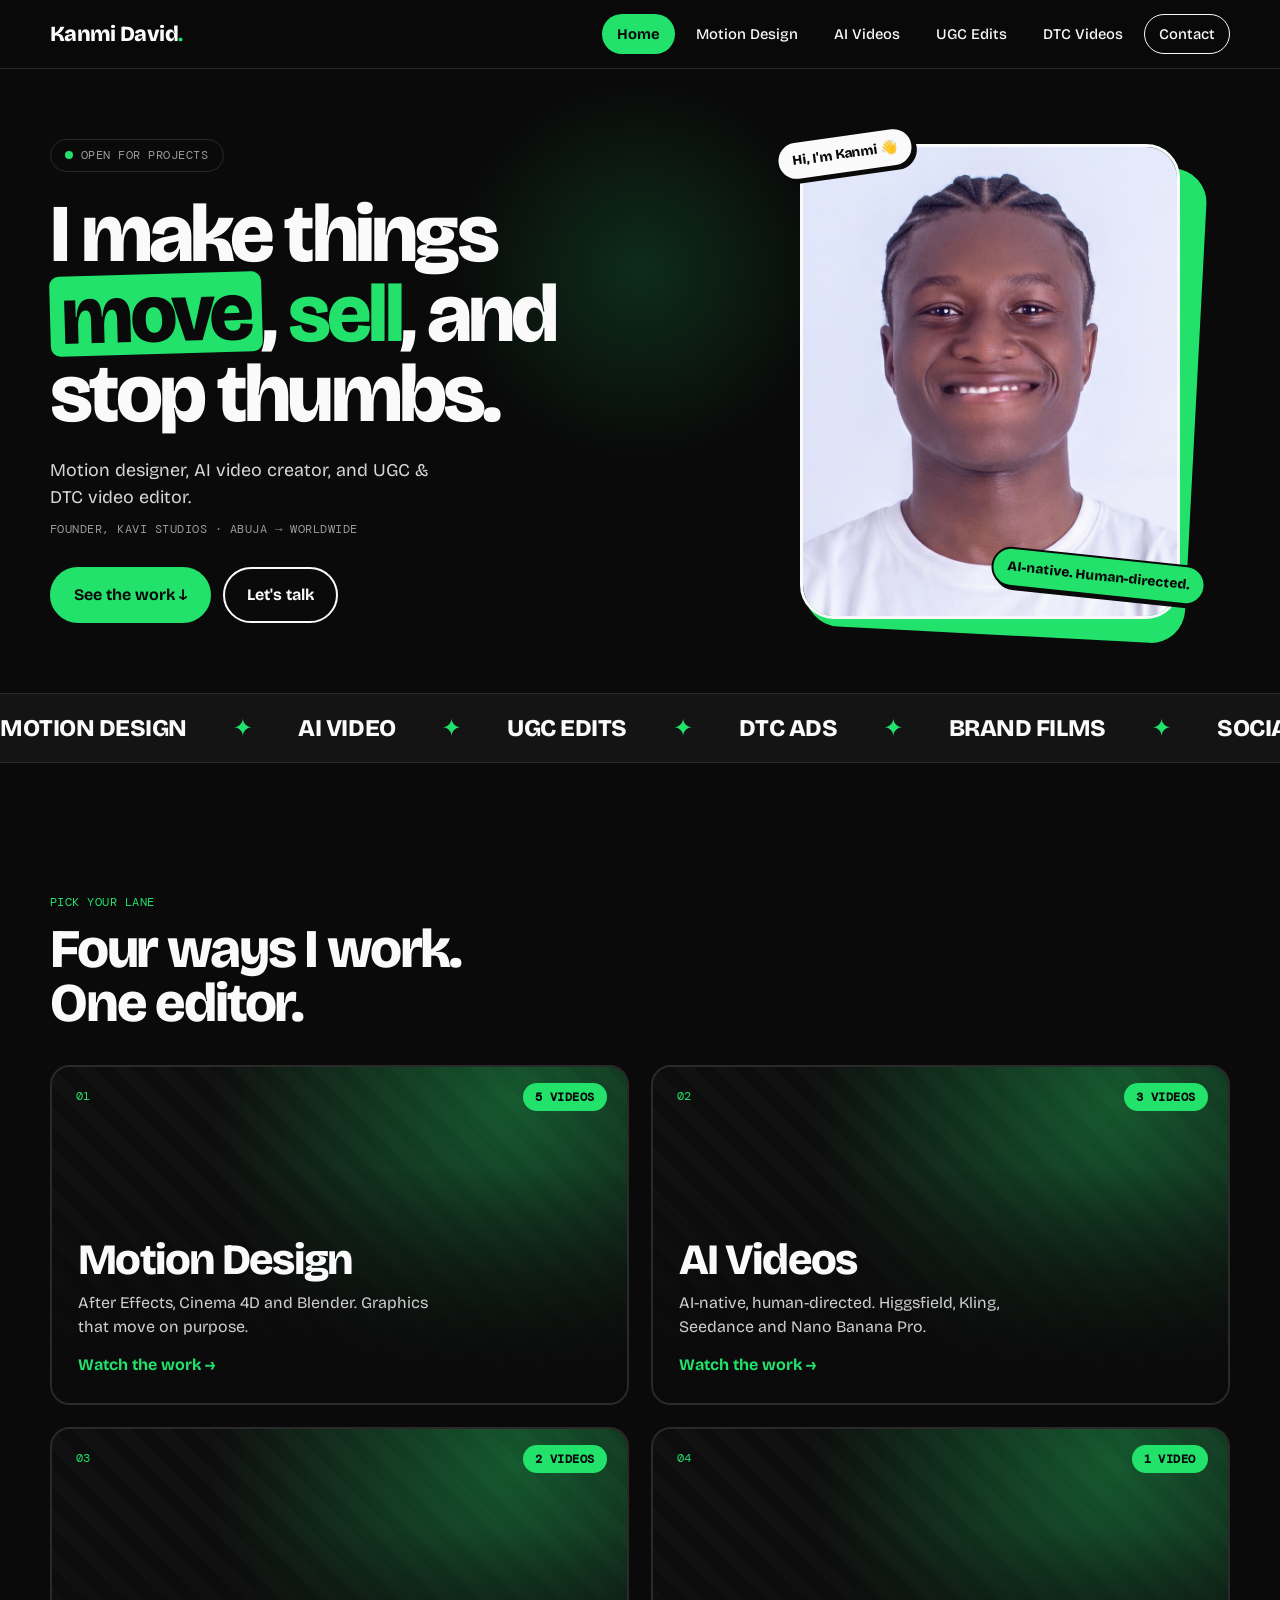
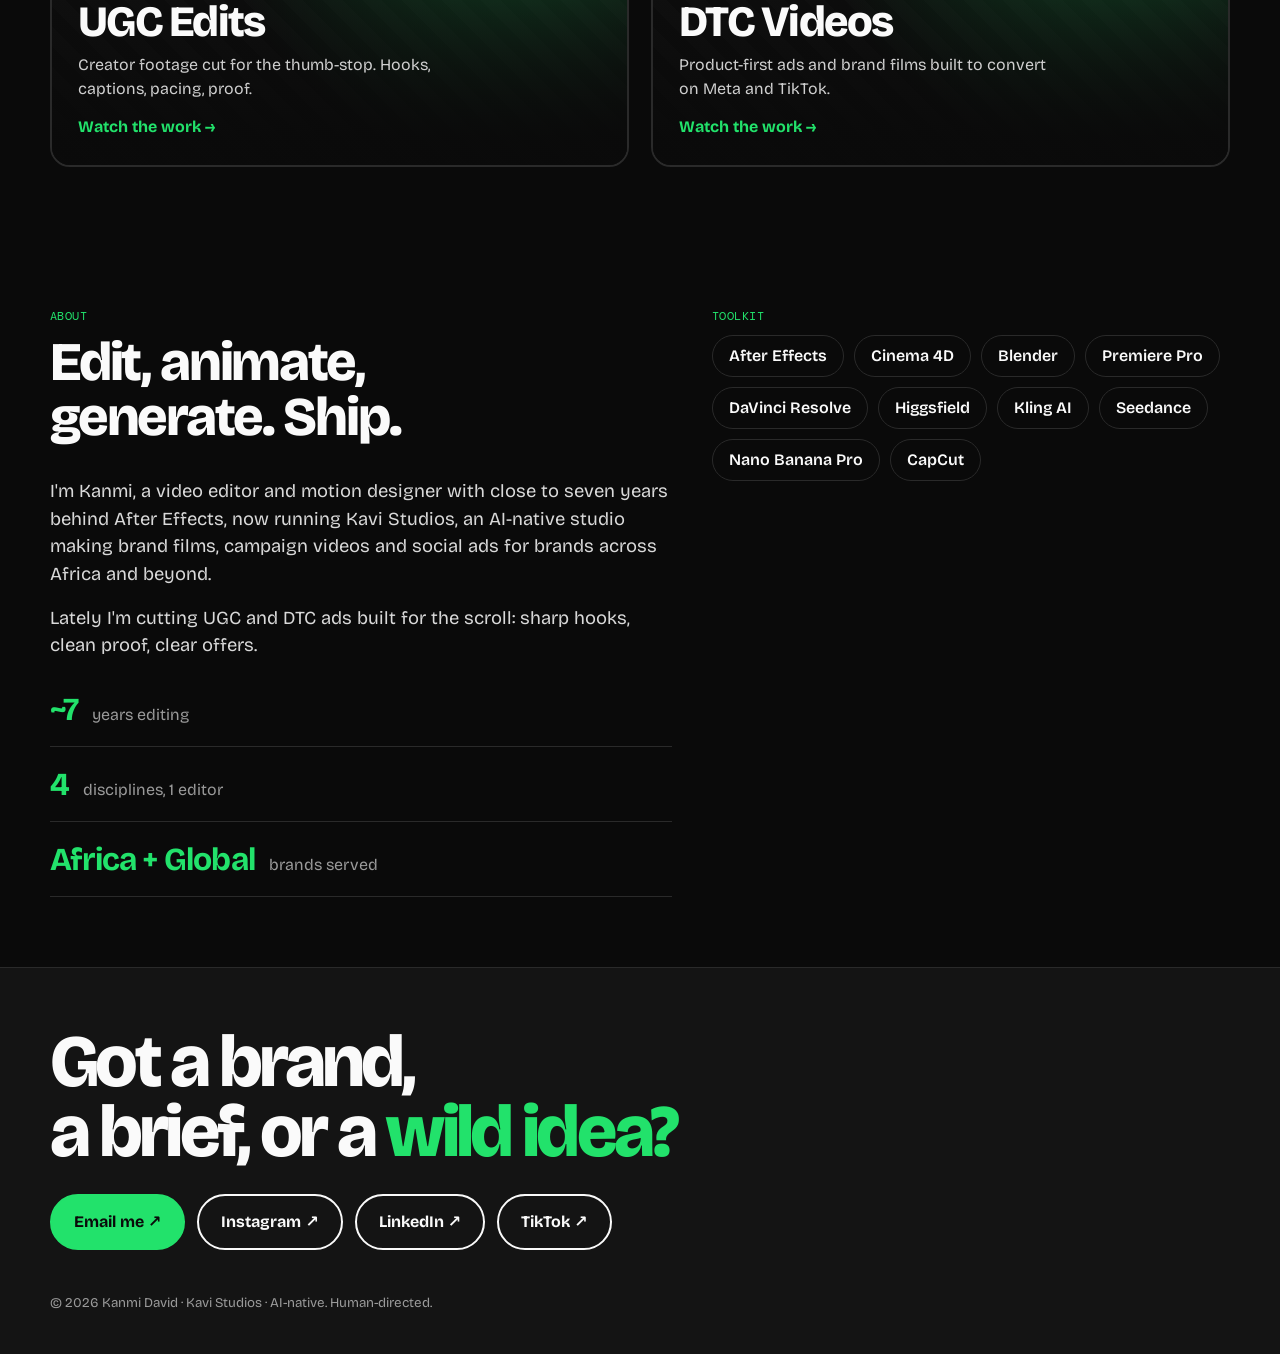
==== index.html @ f32cc700 "my first commit" ====
<!doctype html>
<html lang="en">
<head>
<meta charset="utf-8">
<meta name="viewport" content="width=device-width,initial-scale=1">
<title>Kanmi David | Motion Designer, AI Video Creator, UGC &amp; DTC Editor</title>
<meta name="description" content="Kanmi David is a motion designer, AI video creator and UGC/DTC video editor. Founder of Kavi Studios. Watch the work.">
<link rel="preconnect" href="https://fonts.googleapis.com">
<link rel="preconnect" href="https://fonts.gstatic.com" crossorigin>
<link href="https://fonts.googleapis.com/css2?family=Bricolage+Grotesque:opsz,wght@12..96,400;12..96,500;12..96,700;12..96,800&family=DM+Mono&display=swap" rel="stylesheet">
<link rel="stylesheet" href="style.css">
</head>
<body data-page="home">
<header class="nav" id="nav"></header>
<main>
  <section class="hero">
    <div class="wrap">
      <div>
        <div class="hello mono"><i></i> Open for projects</div>
        <h1>I make things <span class="hl">move</span>, <em>sell</em>, and stop thumbs.</h1>
        <p class="sub">Motion designer, AI video creator, and UGC &amp; DTC video editor.</p>
        <p class="studio mono">Founder, Kavi Studios · Abuja → Worldwide</p>
        <div class="cta-row">
          <a class="btn solid" href="#work">See the work ↓</a>
          <a class="btn" href="#contact">Let's talk</a>
        </div>
      </div>
      <div class="portrait">
        <span class="sticker a">Hi, I'm Kanmi 👋</span>
        <img src="assets/images/kanmi.jpg" alt="Kanmi David smiling, wearing a white tee">
        <span class="sticker b">AI-native. Human-directed.</span>
      </div>
    </div>
  </section>

  <div class="marquee"><div class="track" id="track"></div></div>

  <section class="wrap" style="padding-top:50px;padding-bottom:0">
    <div class="reel" id="reel"><video controls playsinline preload="metadata"></video></div>
  </section>

  <section id="work">
    <div class="wrap">
      <div class="eyebrow mono">Pick your lane</div>
      <h2 class="big">Four ways I work.<br>One editor.</h2>
      <div class="tiles" id="tiles"></div>
    </div>
  </section>

  <section>
    <div class="wrap about">
      <div>
        <div class="eyebrow mono">About</div>
        <h2 class="big">Edit, animate,<br>generate. Ship.</h2>
        <p>I'm Kanmi, a video editor and motion designer with close to seven years behind After Effects, now running Kavi Studios, an AI-native studio making brand films, campaign videos and social ads for brands across Africa and beyond.</p>
        <p>Lately I'm cutting UGC and DTC ads built for the scroll: sharp hooks, clean proof, clear offers.</p>
        <div class="stats" id="stats"></div>
      </div>
      <div>
        <div class="eyebrow mono">Toolkit</div>
        <div class="chips" id="tools"></div>
      </div>
    </div>
  </section>
</main>
<footer id="contact"></footer>
<div class="modal" id="modal"></div>
<script src="data.js"></script>
<script src="app.js"></script>
</body>
</html>
---- style.css ----
:root{
  --black:#0a0a0a;
  --ink:#141414;
  --white:#fafafa;
  --green:#22e26b;      /* swap to your exact Kavi green here */
  --dim:#9a9a9a;
  --line:#2a2a2a;
  --r:20px;
}
*{box-sizing:border-box;margin:0;padding:0}
html{scroll-behavior:smooth}
body{
  background:var(--black);color:var(--white);
  font-family:"Bricolage Grotesque",system-ui,sans-serif;
  line-height:1.5;overflow-x:hidden;
}
a{color:inherit;text-decoration:none}
img,video{display:block;max-width:100%}
.mono{font-family:"DM Mono",monospace;font-size:.78rem;letter-spacing:.04em;text-transform:uppercase}
.wrap{width:min(1180px,100% - 40px);margin-inline:auto}
::selection{background:var(--green);color:var(--black)}

/* cursor glow */
.glow{position:fixed;width:420px;height:420px;border-radius:50%;pointer-events:none;z-index:0;
  background:radial-gradient(circle,rgba(34,226,107,.16),transparent 65%);
  transform:translate(-50%,-50%);left:50%;top:30%;transition:left .25s ease-out,top .25s ease-out}
main,header,footer{position:relative;z-index:1}

/* nav */
.nav{position:sticky;top:0;z-index:50;background:rgba(10,10,10,.82);backdrop-filter:blur(12px);border-bottom:1px solid var(--line)}
.nav .wrap{display:flex;align-items:center;justify-content:space-between;gap:16px;padding:14px 0;min-width:0}
.logo{font-weight:800;font-size:1.35rem;letter-spacing:-.03em}
.logo b{color:var(--green)}
.nav ul{display:flex;gap:6px;list-style:none;overflow-x:auto;scrollbar-width:none;min-width:0;max-width:100%;overscroll-behavior-x:contain;-webkit-overflow-scrolling:touch}
.nav li{flex:0 0 auto}
.nav ul::-webkit-scrollbar{display:none}
.nav li a{display:block;padding:8px 14px;border-radius:99px;font-size:.92rem;font-weight:500;white-space:nowrap;border:1px solid transparent;transition:.18s}
.nav li a:hover{border-color:var(--line)}
.nav li a.on{background:var(--green);color:var(--black);font-weight:700}
.nav li a.cta{border-color:var(--white)}
.nav li a.cta:hover{background:var(--white);color:var(--black)}

/* hero */
.hero{padding:70px 0 40px}
.hero .wrap{display:grid;grid-template-columns:1.35fr 1fr;gap:50px;align-items:center}
.hello{display:inline-flex;gap:8px;align-items:center;border:1px solid var(--line);padding:6px 14px;border-radius:99px;margin-bottom:22px;color:var(--dim)}
.hello i{width:8px;height:8px;border-radius:50%;background:var(--green);animation:pulse 1.6s infinite}
@keyframes pulse{50%{opacity:.25;transform:scale(.7)}}
.hero h1{font-size:clamp(2.6rem,6.4vw,5.4rem);line-height:.98;letter-spacing:-.045em;font-weight:800}
.hero h1 em{font-style:normal;color:var(--green)}
.hero h1 span.hl{background:var(--green);color:var(--black);padding:0 .14em;border-radius:.12em;display:inline-block;transform:rotate(-1.6deg)}
.hero p.sub{margin-top:22px;font-size:1.12rem;color:#d6d6d6;max-width:34ch}
.hero .studio{margin-top:10px;color:var(--dim)}
.cta-row{display:flex;gap:12px;flex-wrap:wrap;margin-top:28px}
.btn{display:inline-flex;align-items:center;gap:8px;padding:14px 22px;border-radius:99px;font-weight:700;border:2px solid var(--white);transition:.18s;cursor:pointer;background:transparent;color:var(--white);font-family:inherit;font-size:1rem}
.btn:hover{transform:translate(-3px,-3px);box-shadow:5px 5px 0 var(--green)}
.btn.solid{background:var(--green);border-color:var(--green);color:var(--black)}
.btn.solid:hover{box-shadow:5px 5px 0 var(--white)}
.portrait{position:relative;justify-self:center;width:min(380px,82%)}
.portrait::before{content:"";position:absolute;inset:0;background:var(--green);border-radius:34px;transform:translate(16px,16px) rotate(3deg)}
.portrait img{position:relative;width:100%;aspect-ratio:4/5;object-fit:cover;object-position:50% 20%;border-radius:34px;border:3px solid var(--white)}
.sticker{position:absolute;z-index:2;background:var(--white);color:var(--black);font-weight:800;padding:8px 14px;border-radius:99px;font-size:.85rem;border:2px solid var(--black);box-shadow:3px 3px 0 var(--black)}
.sticker.a{top:-10px;left:-24px;transform:rotate(-8deg)}
.sticker.b{bottom:22px;right:-26px;transform:rotate(6deg);background:var(--green)}

/* marquee */
.marquee{border-block:1px solid var(--line);overflow:hidden;padding:16px 0;margin:30px 0 10px;background:var(--ink)}
.marquee .track{display:flex;gap:46px;width:max-content;animation:slide 26s linear infinite;font-weight:800;font-size:1.5rem;letter-spacing:-.02em;text-transform:uppercase}
.marquee .track span:nth-child(even){color:var(--green)}
@keyframes slide{to{transform:translateX(-50%)}}

/* sections */
section{padding:70px 0}
.eyebrow{color:var(--green);margin-bottom:10px}
h2.big{font-size:clamp(2rem,4.5vw,3.4rem);letter-spacing:-.04em;line-height:1;font-weight:800;margin-bottom:34px}

/* reel */
.reel{border:2px solid var(--white);border-radius:var(--r);overflow:hidden;background:#000;display:none}
.reel.ok{display:block}
.reel video{width:100%;aspect-ratio:16/9;object-fit:cover}

/* category tiles */
.tiles{display:grid;grid-template-columns:repeat(2,1fr);gap:22px}
.tile{position:relative;border:2px solid var(--line);border-radius:var(--r);overflow:hidden;min-height:340px;display:flex;flex-direction:column;justify-content:flex-end;padding:26px;background:var(--ink);transition:.2s}
.tile:hover{border-color:var(--green);transform:translate(-4px,-4px);box-shadow:8px 8px 0 var(--green)}
.tile .bg{position:absolute;inset:0;background:radial-gradient(circle at 80% 10%,rgba(34,226,107,.35),transparent 55%),repeating-linear-gradient(45deg,#111 0 14px,#0d0d0d 14px 28px)}
.tile video{position:absolute;inset:0;width:100%;height:100%;object-fit:cover;opacity:.55;transition:.3s}
.tile:hover video{opacity:.8}
.tile::after{content:"";position:absolute;inset:0;background:linear-gradient(to top,rgba(10,10,10,.95) 8%,transparent 70%)}
.tile>*:not(.bg):not(video){position:relative;z-index:2}
.tile .num{position:absolute!important;top:20px;left:24px;color:var(--green)}
.tile .count{position:absolute!important;top:16px;right:20px;background:var(--green);color:var(--black);padding:5px 12px;border-radius:99px;font-weight:700}
.tile h3{font-size:clamp(1.9rem,3.4vw,2.7rem);letter-spacing:-.04em;line-height:1;font-weight:800}
.tile p{color:#cfcfcf;margin-top:8px;max-width:38ch}
.tile .go{margin-top:14px;font-weight:700;color:var(--green)}

/* about strip */
.about{display:grid;grid-template-columns:1.2fr 1fr;gap:40px;align-items:start}
.about p{font-size:1.15rem;color:#d9d9d9;margin-bottom:16px;max-width:52ch}
.chips{display:flex;flex-wrap:wrap;gap:10px}
.chip{border:1.5px solid var(--line);padding:8px 16px;border-radius:99px;font-weight:600;transition:.15s}
.chip:hover{background:var(--green);color:var(--black);border-color:var(--green);transform:rotate(-2deg)}
.stats{display:grid;gap:14px;margin-top:26px}
.stat{display:flex;align-items:baseline;gap:14px;border-bottom:1px solid var(--line);padding-bottom:12px}
.stat b{font-size:2rem;letter-spacing:-.03em;color:var(--green)}
.stat span{color:var(--dim)}

/* category page */
.page-head{padding:60px 0 20px}
.page-head .num{color:var(--green)}
.page-head h1{font-size:clamp(2.6rem,7vw,5.6rem);letter-spacing:-.05em;line-height:.95;font-weight:800;margin:10px 0 14px}
.page-head p{font-size:1.15rem;color:#d0d0d0;max-width:48ch}
.grid{display:grid;grid-template-columns:repeat(auto-fill,minmax(290px,1fr));gap:24px;align-items:start;padding-bottom:60px}
.card{cursor:pointer;border:2px solid var(--line);border-radius:var(--r);overflow:hidden;background:var(--ink);transition:.2s;text-align:left;color:inherit;font-family:inherit;width:100%}
.card:hover{border-color:var(--green);transform:translate(-4px,-4px);box-shadow:7px 7px 0 var(--green)}
.thumb{position:relative;background:#000;overflow:hidden}
.thumb video,.thumb img{width:100%;height:100%;object-fit:cover}
.thumb .play{position:absolute;inset:auto 14px 14px auto;width:46px;height:46px;border-radius:50%;background:var(--green);color:var(--black);display:grid;place-items:center;font-size:1rem;transition:.2s;z-index:2}
.card:hover .play{transform:scale(1.15)}
.ph{position:absolute;inset:0;display:none;place-items:center;text-align:center;padding:16px;color:var(--dim);background:repeating-linear-gradient(45deg,#101010 0 12px,#0b0b0b 12px 24px)}
.thumb.missing .ph{display:grid}
.thumb.missing video{display:none}
.card .meta{padding:16px 18px 18px}
.card h3{font-size:1.25rem;letter-spacing:-.02em;line-height:1.15}
.card .sub{color:var(--dim);margin-top:6px;font-size:.9rem}
.empty{padding:60px 0;color:var(--dim)}

/* more-from-other-pages strip */
.other{border-top:1px solid var(--line);padding:50px 0 70px}
.other .row{display:flex;flex-wrap:wrap;gap:12px;margin-top:16px}

/* modal */
.modal{position:fixed;inset:0;z-index:100;background:rgba(0,0,0,.88);backdrop-filter:blur(8px);display:none;align-items:center;justify-content:center;padding:20px}
.modal.open{display:flex}
.sheet{width:min(1100px,100%);max-height:94vh;overflow:auto;background:var(--ink);border:2px solid var(--white);border-radius:24px;display:grid;grid-template-columns:1.5fr 1fr;box-shadow:10px 10px 0 var(--green)}
.sheet.tall{grid-template-columns:auto 1fr}
.player{background:#000;display:grid;place-items:center;min-height:300px}
.player video{max-height:84vh;width:100%;background:#000}
.sheet.tall .player video{height:84vh;width:auto;max-width:100%}
.info{padding:30px;display:flex;flex-direction:column;gap:14px;min-width:280px}
.info h2{font-size:2rem;letter-spacing:-.04em;line-height:1}
.info dl{display:grid;grid-template-columns:auto 1fr;gap:6px 16px;font-size:.95rem}
.info dt{color:var(--dim)}
.info p{color:#d8d8d8}
.info .how{color:var(--green)}
.modal-bar{display:flex;gap:10px;margin-top:auto;padding-top:10px}
.sq{width:44px;height:44px;border-radius:50%;border:2px solid var(--white);background:transparent;color:var(--white);font-size:1.1rem;cursor:pointer;transition:.15s}
.sq:hover{background:var(--green);color:var(--black);border-color:var(--green)}
.close{margin-left:auto}

/* footer */
footer{border-top:1px solid var(--line);padding:60px 0 40px;background:var(--ink)}
footer .big{font-size:clamp(2.2rem,6vw,4.6rem);letter-spacing:-.05em;line-height:.95;font-weight:800}
footer .big em{font-style:normal;color:var(--green)}
footer .row{display:flex;flex-wrap:wrap;gap:12px;margin:26px 0 40px}
footer small{color:var(--dim)}

@media(max-width:860px){
  .hero .wrap,.about{grid-template-columns:1fr}
  .portrait{order:-1;width:min(300px,76%);margin-bottom:10px}
  .tiles{grid-template-columns:1fr}
  .sheet,.sheet.tall{grid-template-columns:1fr}
  .sheet.tall .player video{height:auto;max-height:62vh;width:100%}
  .nav .wrap{flex-direction:column;align-items:stretch;gap:8px}
  .nav ul{width:100%}
}
@media(prefers-reduced-motion:reduce){.marquee .track,.hello i{animation:none}}
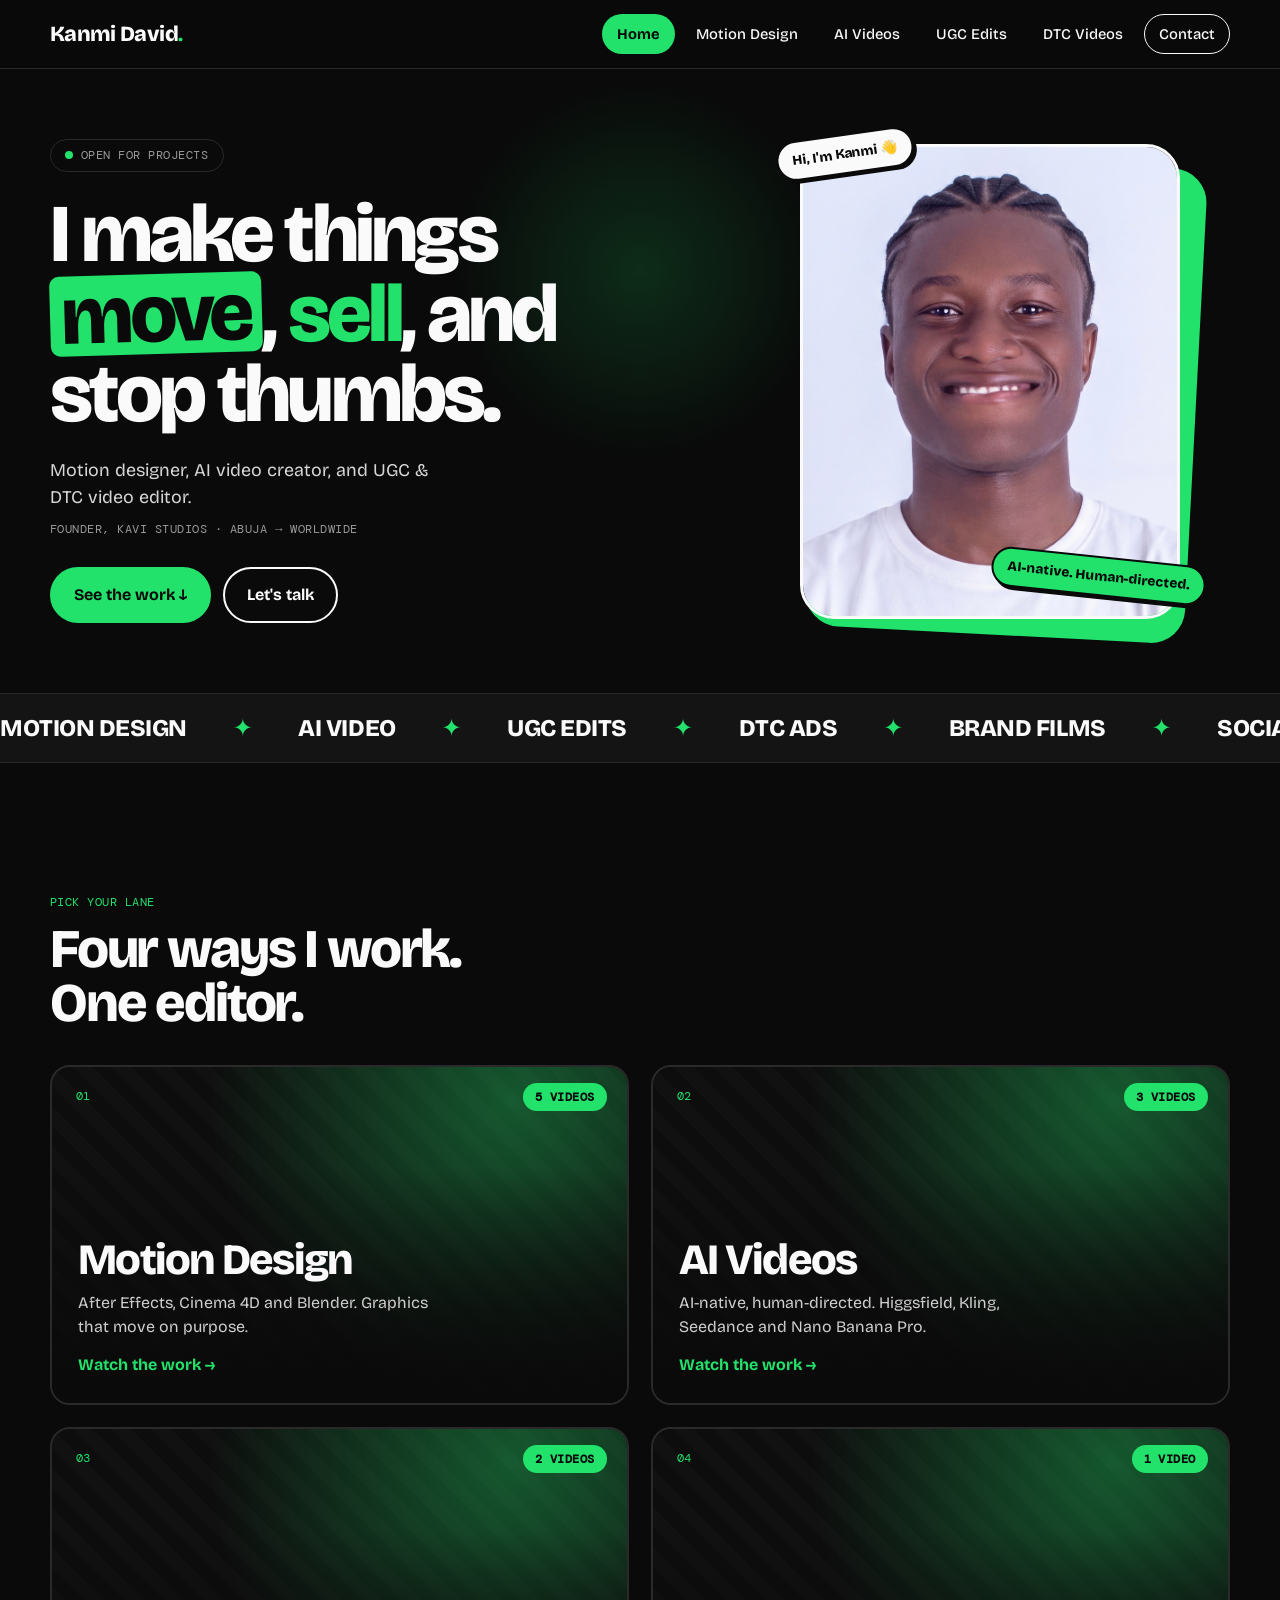
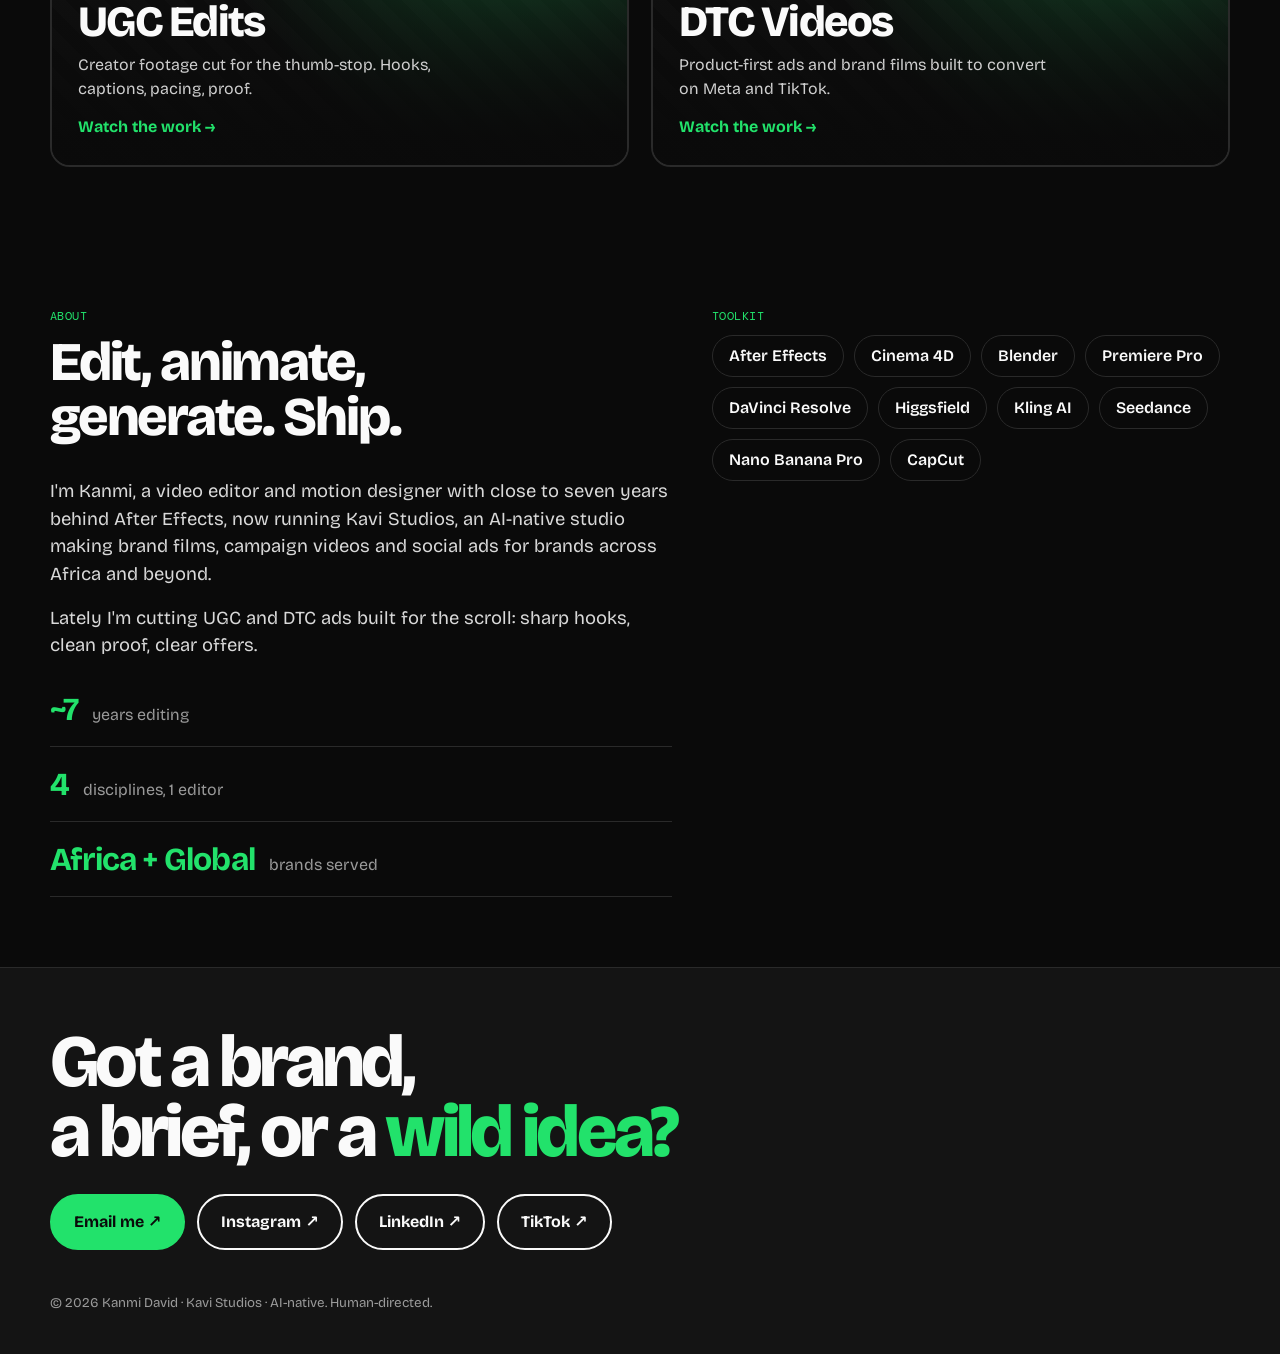
==== commit e8380c57: "favicon add" ====
--- a/index.html
+++ b/index.html
@@ -8,6 +8,12 @@
 <link rel="preconnect" href="https://fonts.googleapis.com">
 <link rel="preconnect" href="https://fonts.gstatic.com" crossorigin>
 <link href="https://fonts.googleapis.com/css2?family=Bricolage+Grotesque:opsz,wght@12..96,400;12..96,500;12..96,700;12..96,800&family=DM+Mono&display=swap" rel="stylesheet">
+<link rel="icon" type="image/x-icon" href="favicon.ico">
+<link rel="icon" type="image/png" sizes="32x32" href="favicon-32x32.png">
+<link rel="icon" type="image/png" sizes="16x16" href="favicon-16x16.png">
+<link rel="apple-touch-icon" sizes="180x180" href="apple-touch-icon.png">
+<link rel="manifest" href="site.webmanifest">
+<meta name="theme-color" content="#0a0a0a">
 <link rel="stylesheet" href="style.css">
 </head>
 <body data-page="home">
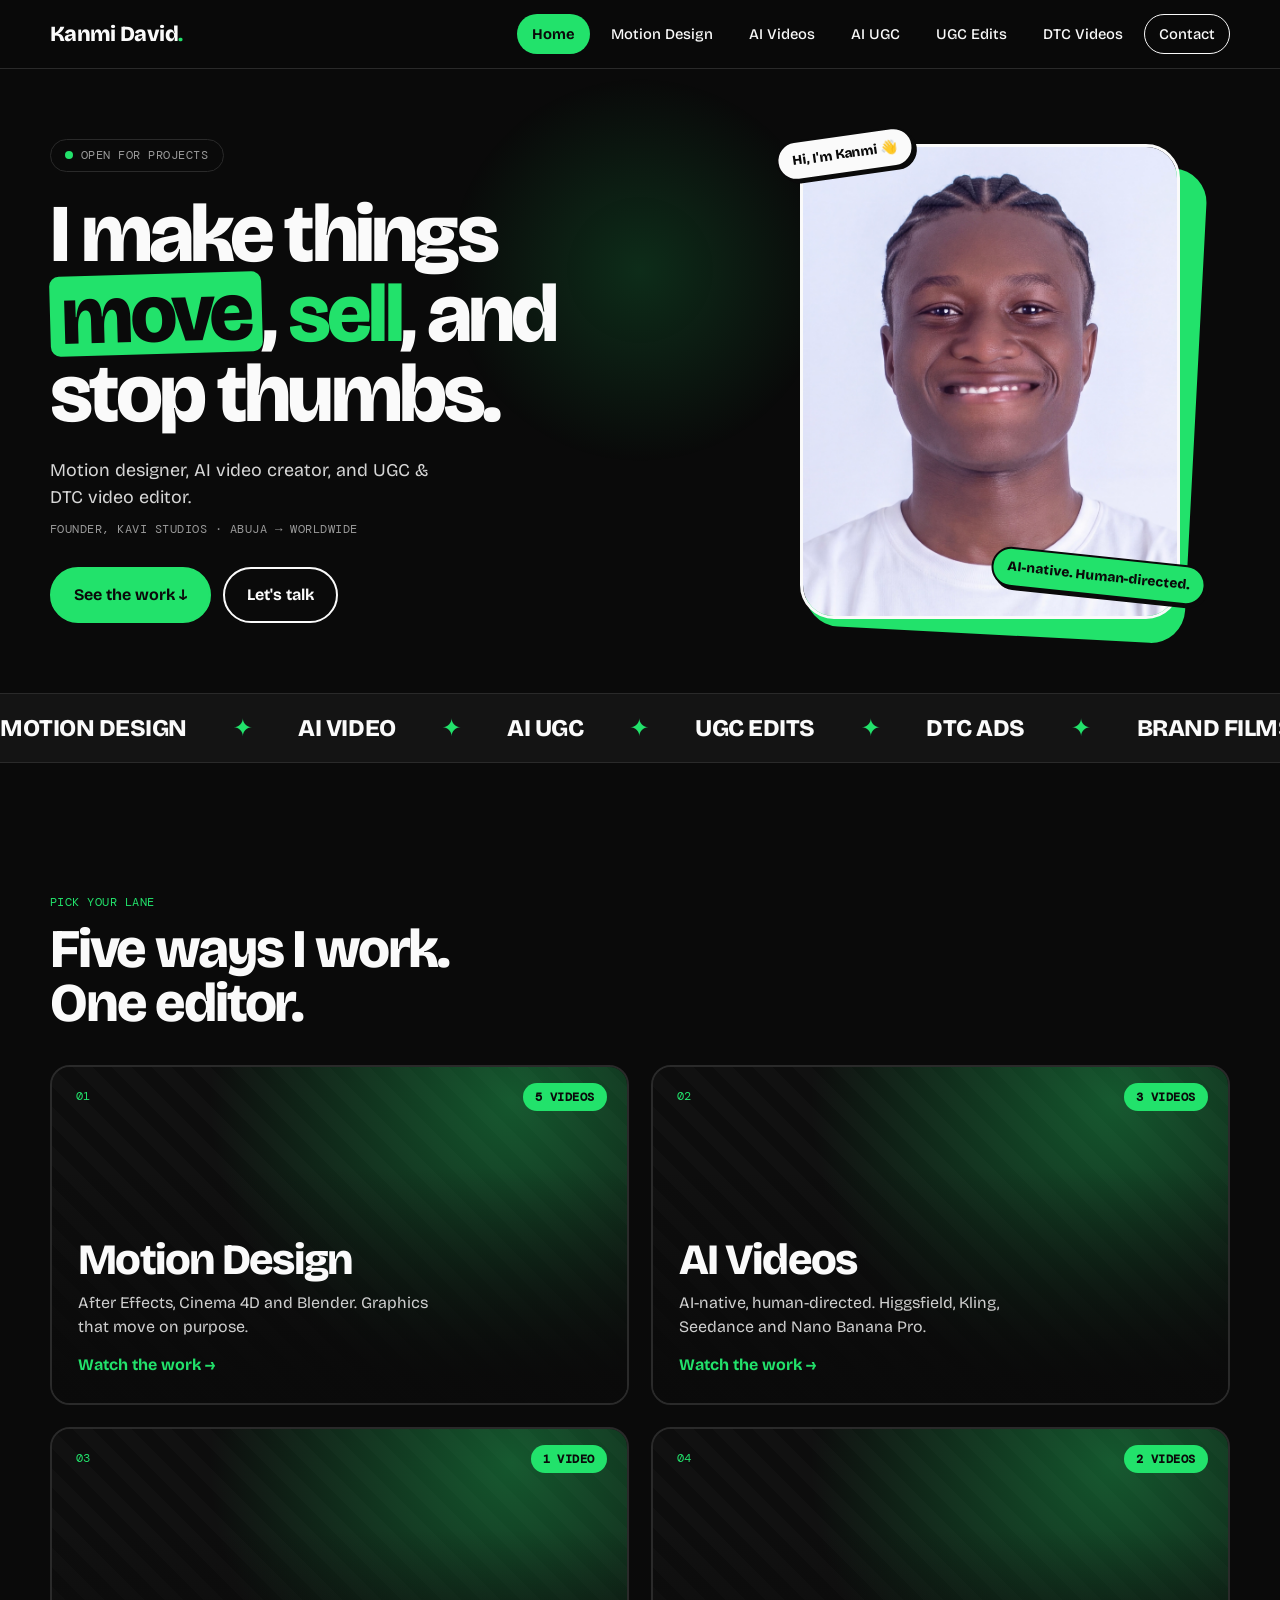
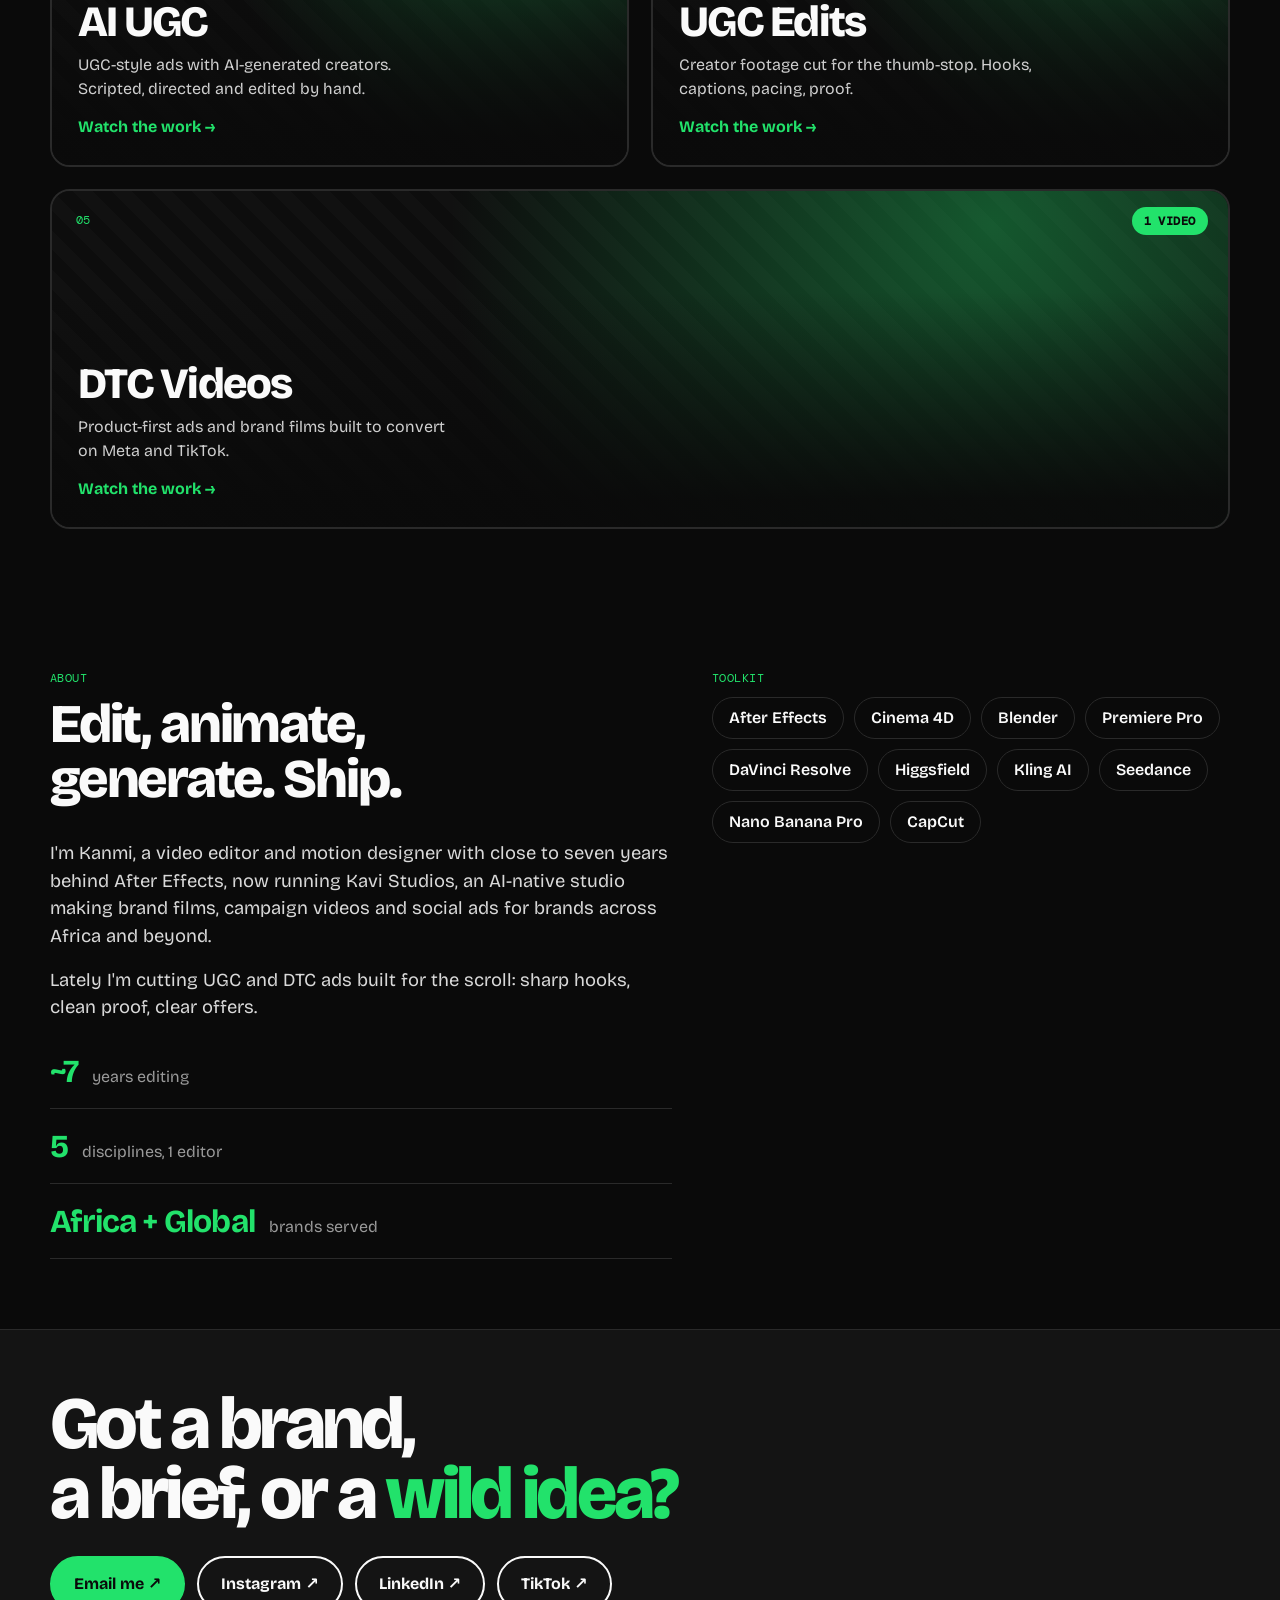
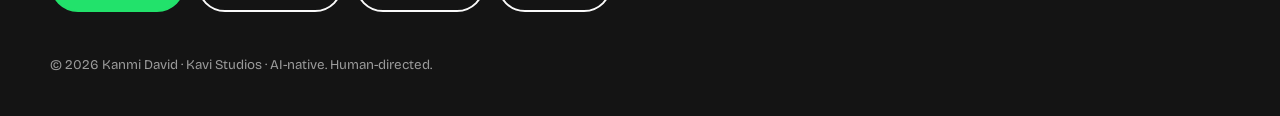
==== commit abf1a8b8: "new ai ugc readme.txt" ====
--- a/index.html
+++ b/index.html
@@ -8,12 +8,6 @@
 <link rel="preconnect" href="https://fonts.googleapis.com">
 <link rel="preconnect" href="https://fonts.gstatic.com" crossorigin>
 <link href="https://fonts.googleapis.com/css2?family=Bricolage+Grotesque:opsz,wght@12..96,400;12..96,500;12..96,700;12..96,800&family=DM+Mono&display=swap" rel="stylesheet">
-<link rel="icon" type="image/x-icon" href="favicon.ico">
-<link rel="icon" type="image/png" sizes="32x32" href="favicon-32x32.png">
-<link rel="icon" type="image/png" sizes="16x16" href="favicon-16x16.png">
-<link rel="apple-touch-icon" sizes="180x180" href="apple-touch-icon.png">
-<link rel="manifest" href="site.webmanifest">
-<meta name="theme-color" content="#0a0a0a">
 <link rel="stylesheet" href="style.css">
 </head>
 <body data-page="home">
@@ -42,13 +36,13 @@
   <div class="marquee"><div class="track" id="track"></div></div>
 
   <section class="wrap" style="padding-top:50px;padding-bottom:0">
-    <div class="reel" id="reel"><video controls playsinline preload="metadata"></video></div>
+    <div class="reel" id="reel"><video controls muted loop autoplay playsinline preload="auto"></video></div>
   </section>
 
   <section id="work">
     <div class="wrap">
       <div class="eyebrow mono">Pick your lane</div>
-      <h2 class="big">Four ways I work.<br>One editor.</h2>
+      <h2 class="big">Five ways I work.<br>One editor.</h2>
       <div class="tiles" id="tiles"></div>
     </div>
   </section>
--- a/style.css
+++ b/style.css
@@ -82,6 +82,7 @@
 /* category tiles */
 .tiles{display:grid;grid-template-columns:repeat(2,1fr);gap:22px}
 .tile{position:relative;border:2px solid var(--line);border-radius:var(--r);overflow:hidden;min-height:340px;display:flex;flex-direction:column;justify-content:flex-end;padding:26px;background:var(--ink);transition:.2s}
+.tile:last-child:nth-child(odd){grid-column:1/-1}
 .tile:hover{border-color:var(--green);transform:translate(-4px,-4px);box-shadow:8px 8px 0 var(--green)}
 .tile .bg{position:absolute;inset:0;background:radial-gradient(circle at 80% 10%,rgba(34,226,107,.35),transparent 55%),repeating-linear-gradient(45deg,#111 0 14px,#0d0d0d 14px 28px)}
 .tile video{position:absolute;inset:0;width:100%;height:100%;object-fit:cover;opacity:.55;transition:.3s}
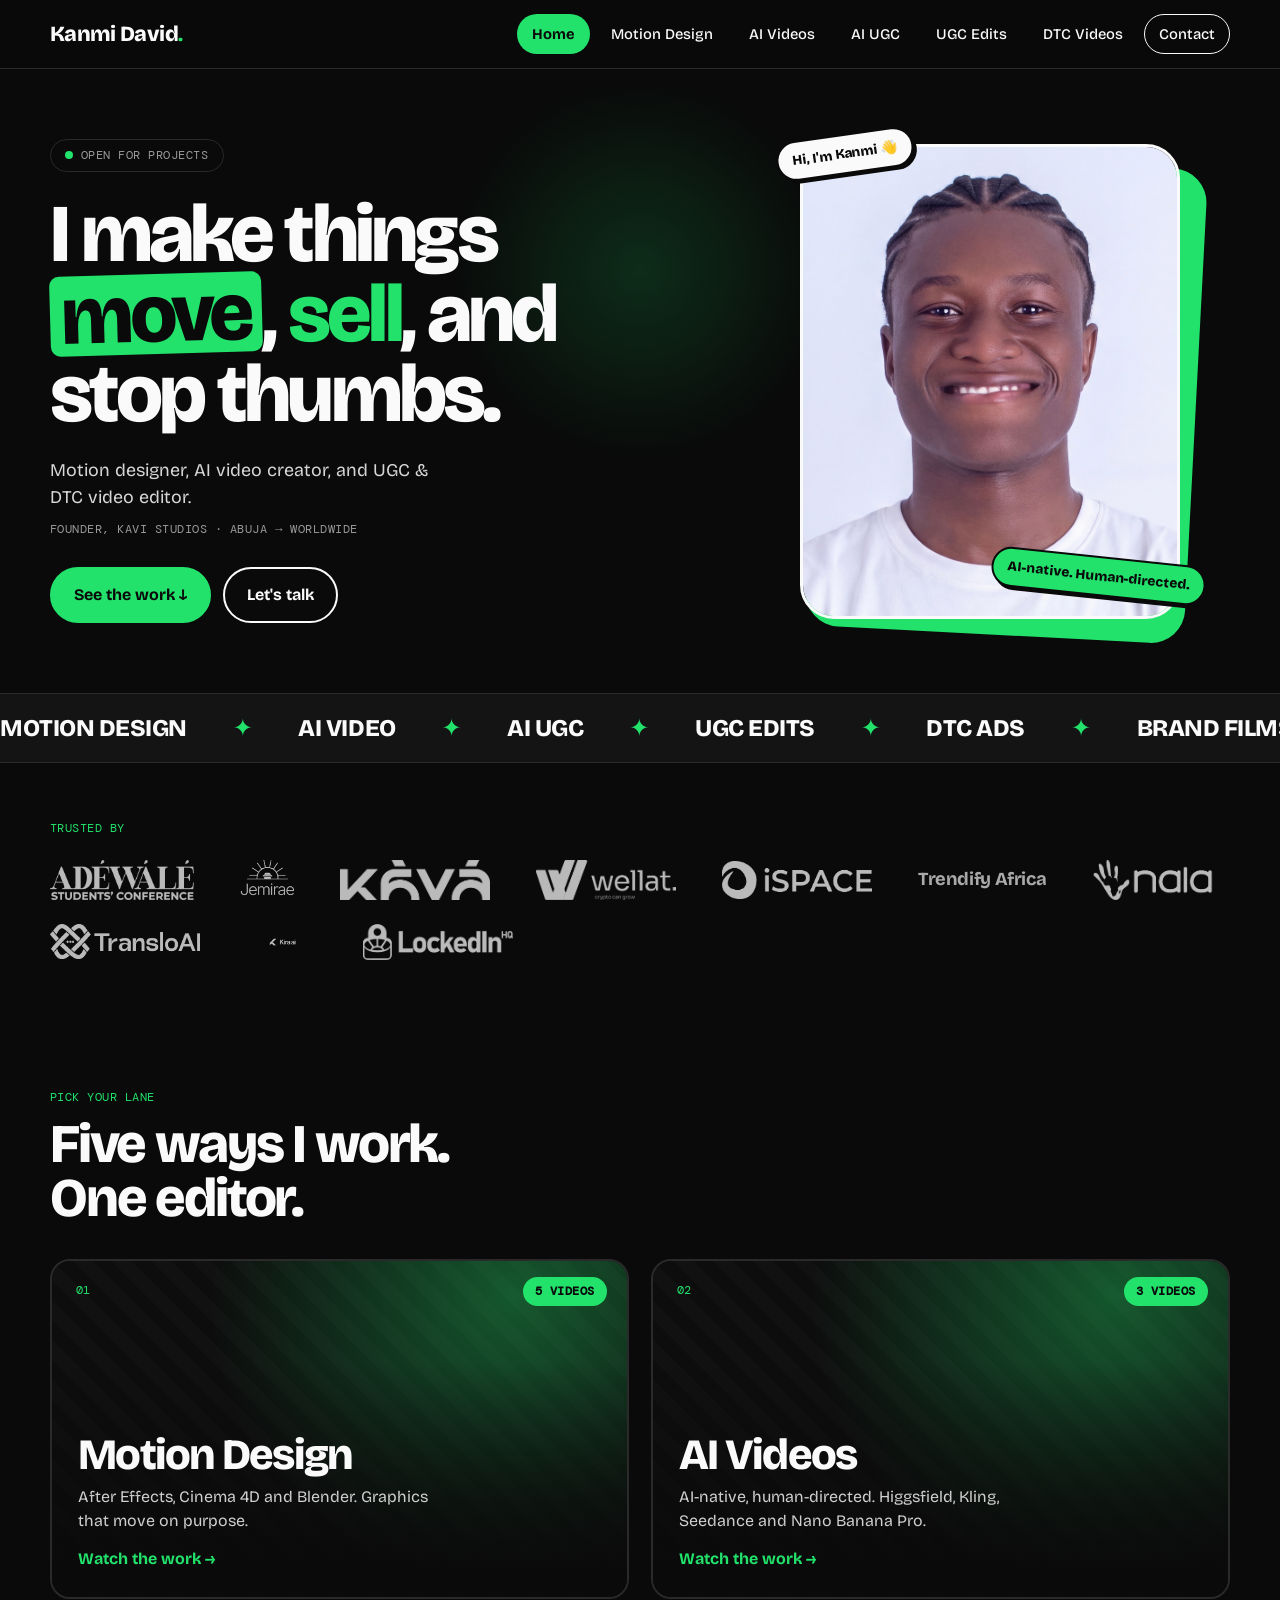
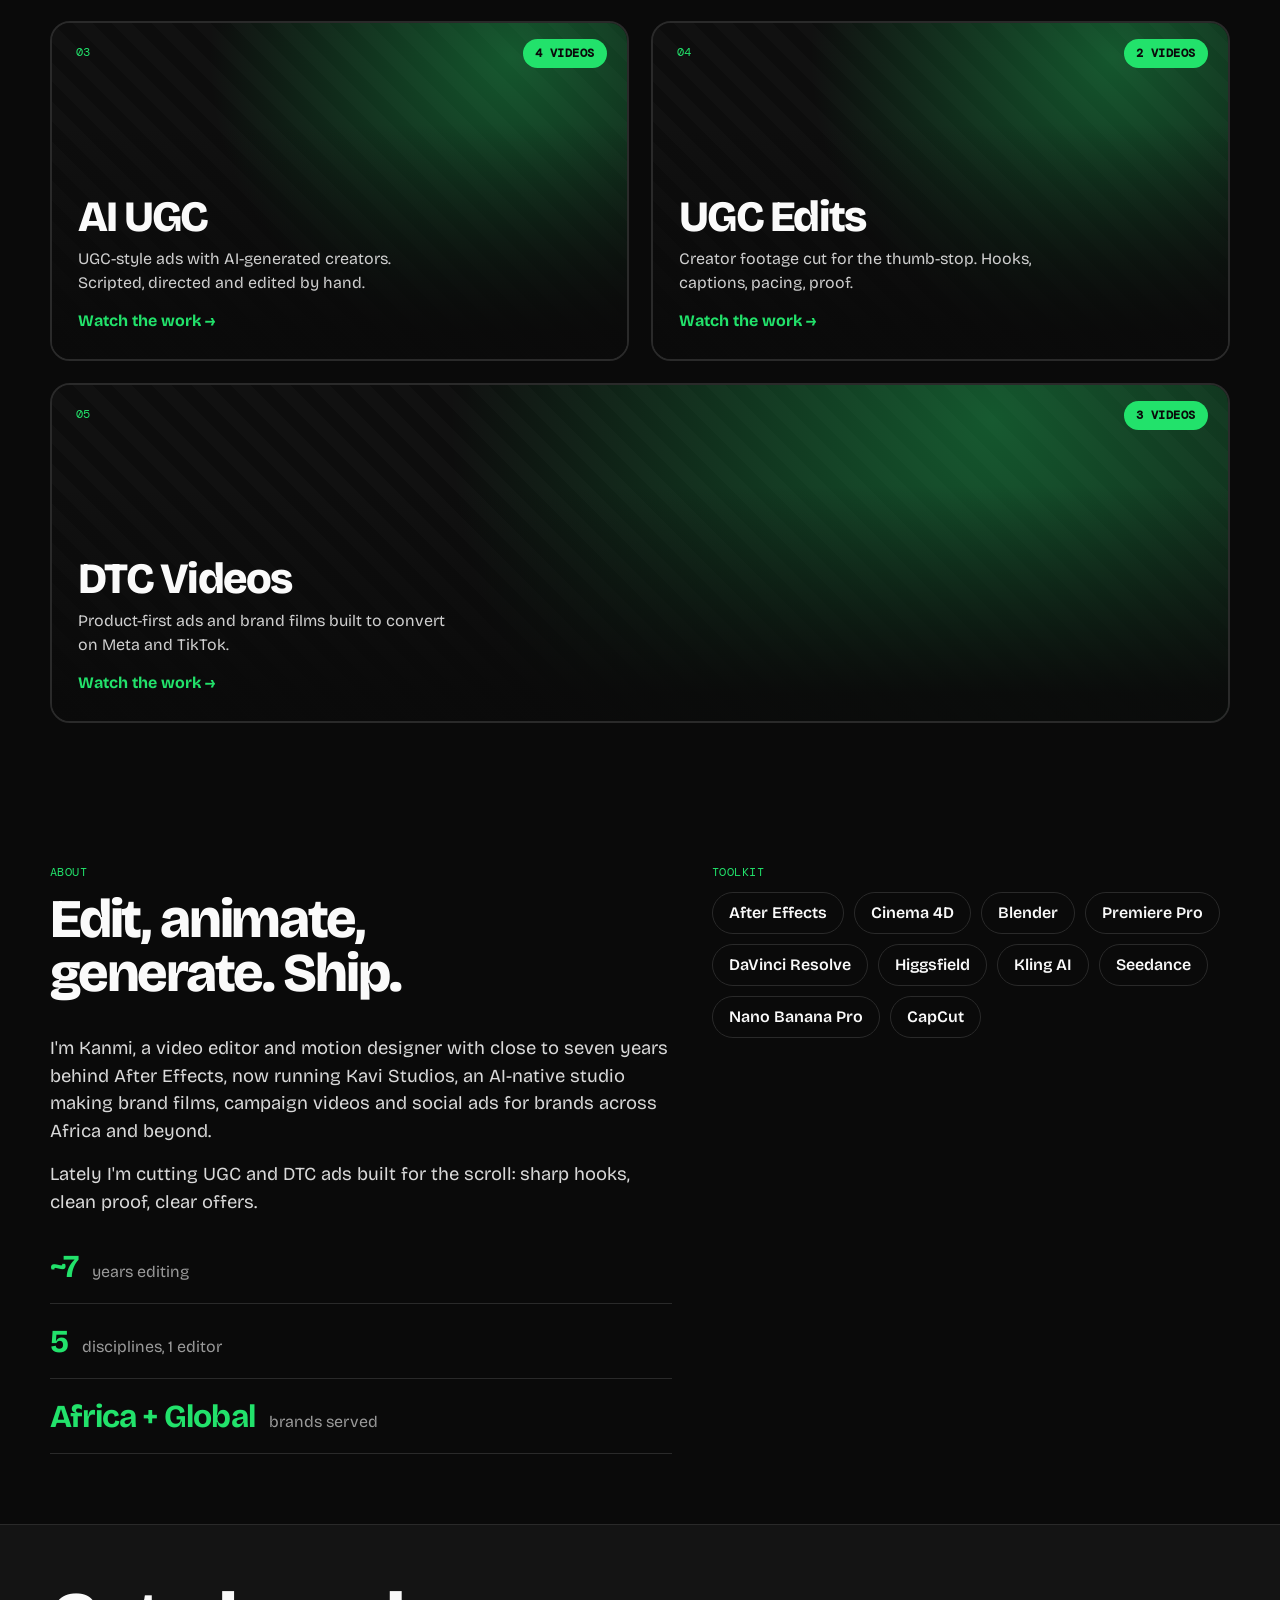
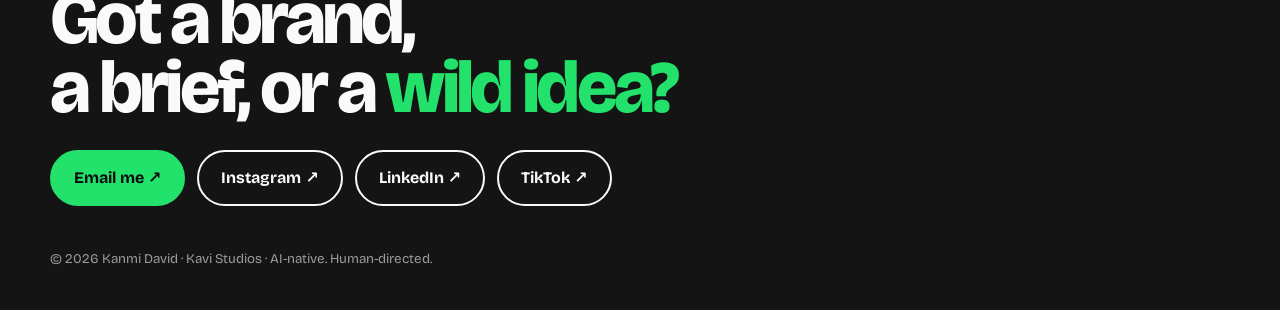
==== commit d4230382: "logos change readme.txt" ====
--- a/index.html
+++ b/index.html
@@ -35,6 +35,13 @@
 
   <div class="marquee"><div class="track" id="track"></div></div>
 
+  <section class="trusted" id="trusted" hidden>
+    <div class="wrap">
+      <div class="eyebrow mono">Trusted by</div>
+      <div class="logos" id="logos"></div>
+    </div>
+  </section>
+
   <section class="wrap" style="padding-top:50px;padding-bottom:0">
     <div class="reel" id="reel"><video controls muted loop autoplay playsinline preload="auto"></video></div>
   </section>
--- a/style.css
+++ b/style.css
@@ -166,3 +166,14 @@
   .nav ul{width:100%}
 }
 @media(prefers-reduced-motion:reduce){.marquee .track,.hello i{animation:none}}
+
+/* trusted by */
+.trusted{padding:46px 0 6px}
+.trusted[hidden]{display:none}
+.trusted .eyebrow{margin-bottom:22px}
+.logos{display:flex;flex-wrap:wrap;align-items:center;gap:22px 46px}
+.logo-item{display:flex;align-items:center;justify-content:center;height:40px;opacity:.72;transition:opacity .2s}
+.logo-item:hover{opacity:1}
+.logo-item img{max-height:40px;max-width:150px;width:auto;object-fit:contain;filter:brightness(0) invert(1)}
+.logo-item .wm{font-weight:700;font-size:1.15rem;letter-spacing:-.02em;color:#e8e8e8}
+@media (max-width:700px){.logos{gap:18px 30px}.logo-item img{max-height:32px;max-width:120px}}
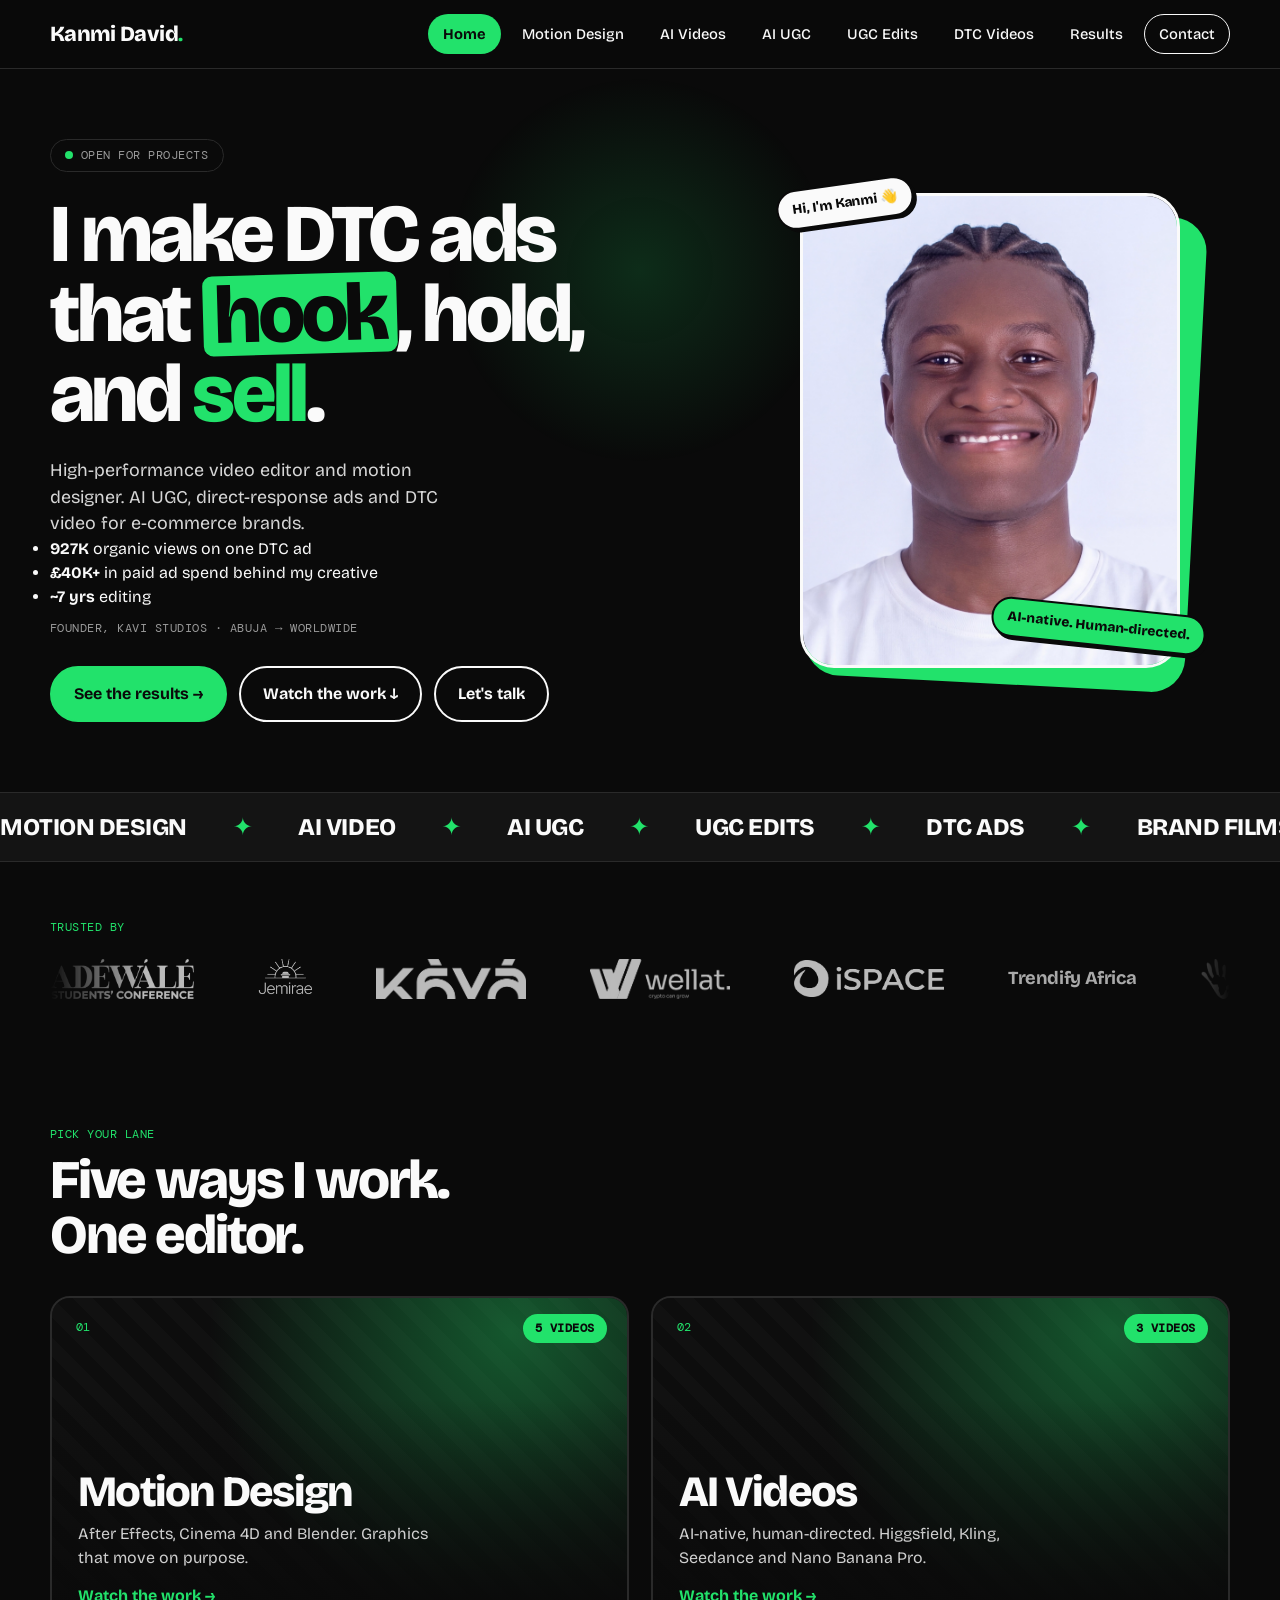
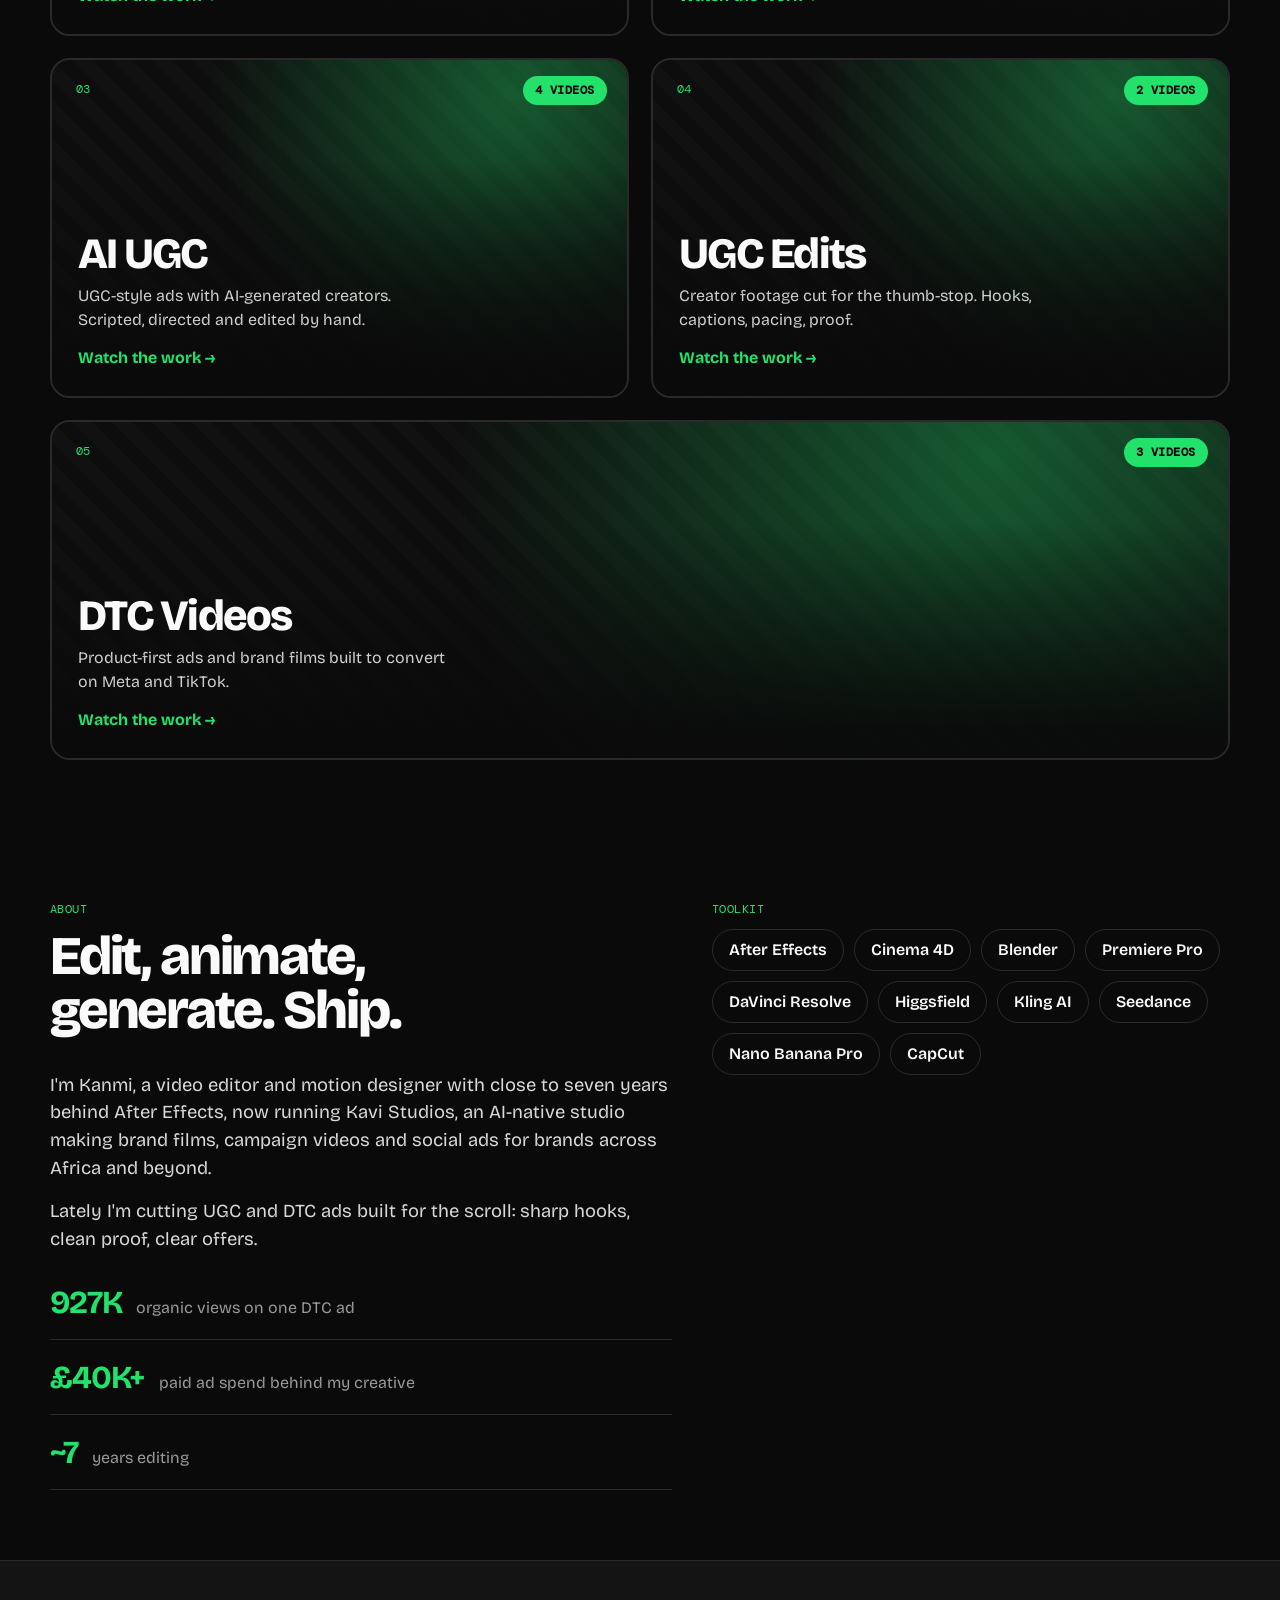
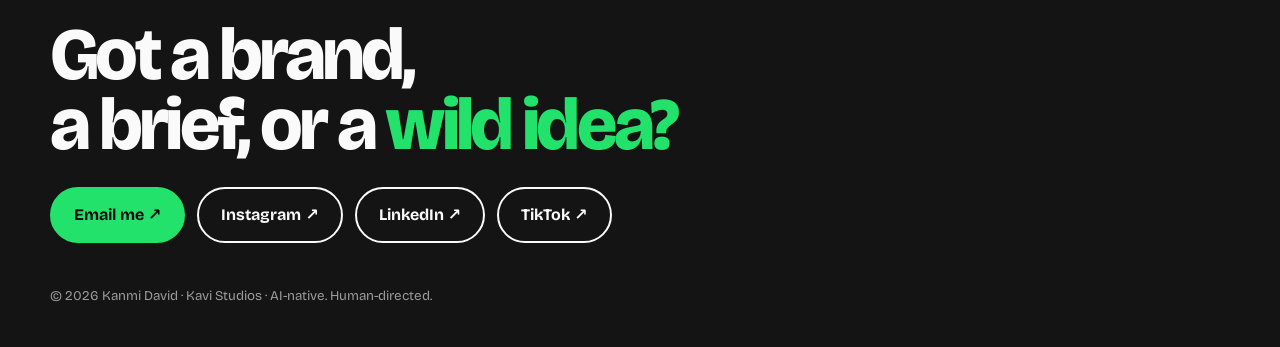
==== commit 37657185: "new header readme.txt" ====
--- a/index.html
+++ b/index.html
@@ -17,11 +17,13 @@
     <div class="wrap">
       <div>
         <div class="hello mono"><i></i> Open for projects</div>
-        <h1>I make things <span class="hl">move</span>, <em>sell</em>, and stop thumbs.</h1>
-        <p class="sub">Motion designer, AI video creator, and UGC &amp; DTC video editor.</p>
+        <h1>I make DTC ads that <span class="hl">hook</span>, hold, and <em>sell</em>.</h1>
+        <p class="sub">High-performance video editor and motion designer. AI UGC, direct-response ads and DTC video for e-commerce brands.</p>
+        <ul class="proof"><li><b>927K</b> organic views on one DTC ad</li><li><b>£40K+</b> in paid ad spend behind my creative</li><li><b>~7 yrs</b> editing</li></ul>
         <p class="studio mono">Founder, Kavi Studios · Abuja → Worldwide</p>
         <div class="cta-row">
-          <a class="btn solid" href="#work">See the work ↓</a>
+          <a class="btn solid" href="results.html">See the results →</a>
+          <a class="btn" href="#work">Watch the work ↓</a>
           <a class="btn" href="#contact">Let's talk</a>
         </div>
       </div>
--- a/style.css
+++ b/style.css
@@ -165,15 +165,17 @@
   .nav .wrap{flex-direction:column;align-items:stretch;gap:8px}
   .nav ul{width:100%}
 }
-@media(prefers-reduced-motion:reduce){.marquee .track,.hello i{animation:none}}
+@media(prefers-reduced-motion:reduce){.marquee .track,.hello i,.logos-track{animation:none}}
 
 /* trusted by */
 .trusted{padding:46px 0 6px}
 .trusted[hidden]{display:none}
 .trusted .eyebrow{margin-bottom:22px}
-.logos{display:flex;flex-wrap:wrap;align-items:center;gap:22px 46px}
-.logo-item{display:flex;align-items:center;justify-content:center;height:40px;opacity:.72;transition:opacity .2s}
+.logos{overflow:hidden;-webkit-mask-image:linear-gradient(90deg,transparent,#000 8%,#000 92%,transparent);mask-image:linear-gradient(90deg,transparent,#000 8%,#000 92%,transparent)}
+.logos-track{display:flex;align-items:center;width:max-content;animation:slide 40s linear infinite}
+.logos:hover .logos-track{animation-play-state:paused}
+.logo-item{display:flex;align-items:center;justify-content:center;height:40px;padding-right:64px;flex:none;opacity:.72;transition:opacity .2s}
 .logo-item:hover{opacity:1}
 .logo-item img{max-height:40px;max-width:150px;width:auto;object-fit:contain;filter:brightness(0) invert(1)}
 .logo-item .wm{font-weight:700;font-size:1.15rem;letter-spacing:-.02em;color:#e8e8e8}
-@media (max-width:700px){.logos{gap:18px 30px}.logo-item img{max-height:32px;max-width:120px}}
+@media (max-width:700px){.logo-item{padding-right:44px}.logo-item img{max-height:32px;max-width:120px}}
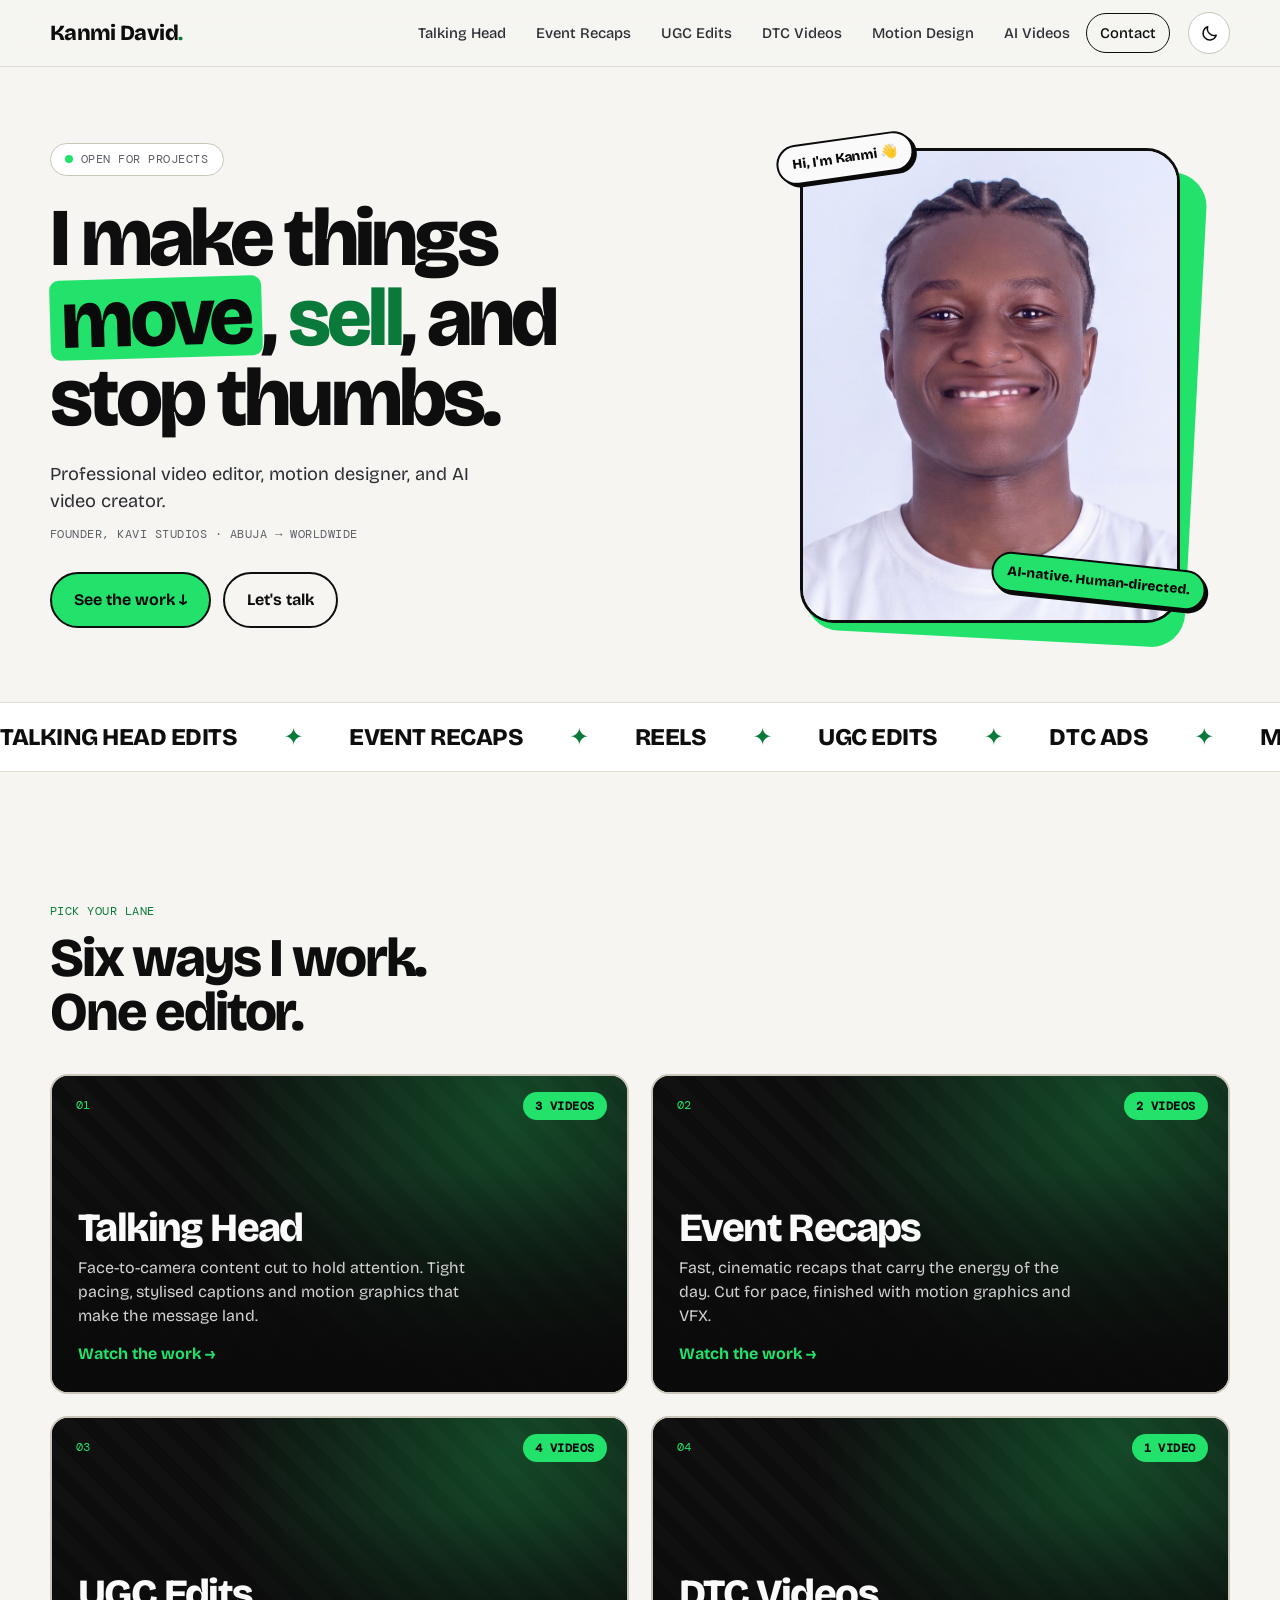
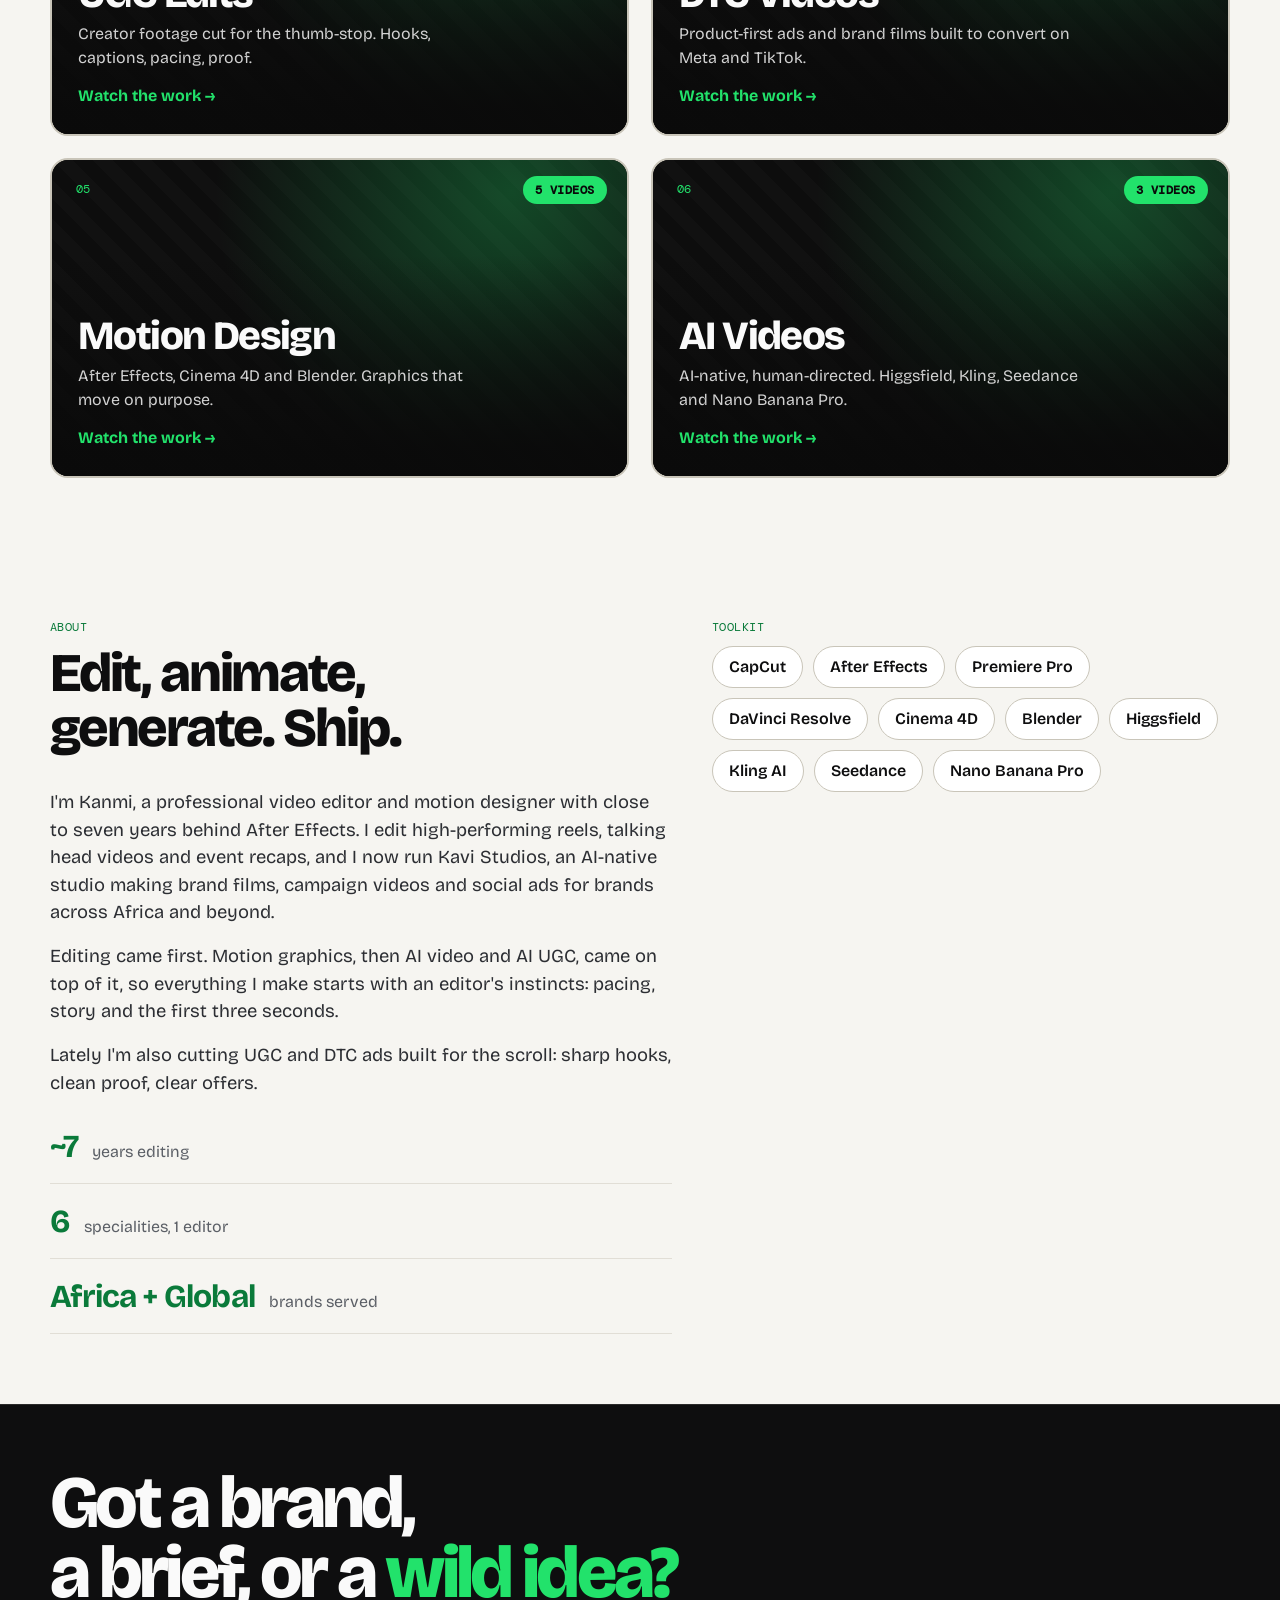
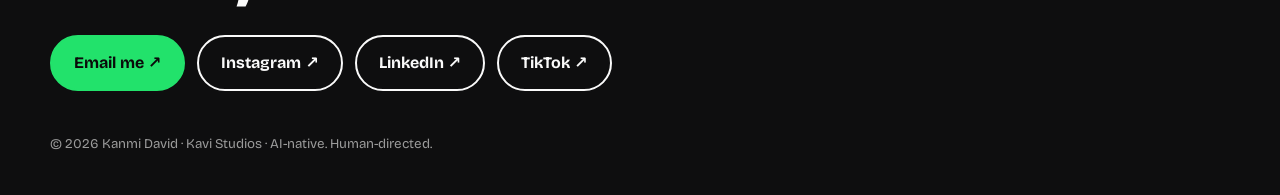
==== commit 987f3fa9: "new webstyle readme.txt." ====
--- a/index.html
+++ b/index.html
@@ -1,10 +1,12 @@
 <!doctype html>
-<html lang="en">
+<html lang="en" data-theme="light">
 <head>
 <meta charset="utf-8">
 <meta name="viewport" content="width=device-width,initial-scale=1">
-<title>Kanmi David | Motion Designer, AI Video Creator, UGC &amp; DTC Editor</title>
-<meta name="description" content="Kanmi David is a motion designer, AI video creator and UGC/DTC video editor. Founder of Kavi Studios. Watch the work.">
+<title>Kanmi David | Video Editor, Motion Designer &amp; AI Video Creator</title>
+<meta name="description" content="Kanmi David is a professional video editor and motion designer. Reels, talking head videos, event recaps, UGC and DTC ads, motion design and AI video. Founder of Kavi Studios.">
+<meta name="theme-color" content="#f6f5f1">
+<script>try{var t=localStorage.getItem("kd-theme");document.documentElement.dataset.theme=(t==="dark"||t==="light")?t:"light"}catch(e){}</script>
 <link rel="preconnect" href="https://fonts.googleapis.com">
 <link rel="preconnect" href="https://fonts.gstatic.com" crossorigin>
 <link href="https://fonts.googleapis.com/css2?family=Bricolage+Grotesque:opsz,wght@12..96,400;12..96,500;12..96,700;12..96,800&family=DM+Mono&display=swap" rel="stylesheet">
@@ -17,13 +19,11 @@
     <div class="wrap">
       <div>
         <div class="hello mono"><i></i> Open for projects</div>
-        <h1>I make DTC ads that <span class="hl">hook</span>, hold, and <em>sell</em>.</h1>
-        <p class="sub">High-performance video editor and motion designer. AI UGC, direct-response ads and DTC video for e-commerce brands.</p>
-        <ul class="proof"><li><b>927K</b> organic views on one DTC ad</li><li><b>£40K+</b> in paid ad spend behind my creative</li><li><b>~7 yrs</b> editing</li></ul>
+        <h1>I make things <span class="hl">move</span>, <em>sell</em>, and stop thumbs.</h1>
+        <p class="sub">Professional video editor, motion designer, and AI video creator.</p>
         <p class="studio mono">Founder, Kavi Studios · Abuja → Worldwide</p>
         <div class="cta-row">
-          <a class="btn solid" href="results.html">See the results →</a>
-          <a class="btn" href="#work">Watch the work ↓</a>
+          <a class="btn solid" href="#work">See the work ↓</a>
           <a class="btn" href="#contact">Let's talk</a>
         </div>
       </div>
@@ -37,13 +37,6 @@
 
   <div class="marquee"><div class="track" id="track"></div></div>
 
-  <section class="trusted" id="trusted" hidden>
-    <div class="wrap">
-      <div class="eyebrow mono">Trusted by</div>
-      <div class="logos" id="logos"></div>
-    </div>
-  </section>
-
   <section class="wrap" style="padding-top:50px;padding-bottom:0">
     <div class="reel" id="reel"><video controls muted loop autoplay playsinline preload="auto"></video></div>
   </section>
@@ -51,7 +44,7 @@
   <section id="work">
     <div class="wrap">
       <div class="eyebrow mono">Pick your lane</div>
-      <h2 class="big">Five ways I work.<br>One editor.</h2>
+      <h2 class="big">Six ways I work.<br>One editor.</h2>
       <div class="tiles" id="tiles"></div>
     </div>
   </section>
@@ -61,8 +54,9 @@
       <div>
         <div class="eyebrow mono">About</div>
         <h2 class="big">Edit, animate,<br>generate. Ship.</h2>
-        <p>I'm Kanmi, a video editor and motion designer with close to seven years behind After Effects, now running Kavi Studios, an AI-native studio making brand films, campaign videos and social ads for brands across Africa and beyond.</p>
-        <p>Lately I'm cutting UGC and DTC ads built for the scroll: sharp hooks, clean proof, clear offers.</p>
+        <p>I'm Kanmi, a professional video editor and motion designer with close to seven years behind After Effects. I edit high-performing reels, talking head videos and event recaps, and I now run Kavi Studios, an AI-native studio making brand films, campaign videos and social ads for brands across Africa and beyond.</p>
+        <p>Editing came first. Motion graphics, then AI video and AI UGC, came on top of it, so everything I make starts with an editor's instincts: pacing, story and the first three seconds.</p>
+        <p>Lately I'm also cutting UGC and DTC ads built for the scroll: sharp hooks, clean proof, clear offers.</p>
         <div class="stats" id="stats"></div>
       </div>
       <div>
--- a/style.css
+++ b/style.css
@@ -1,139 +1,189 @@
+/* ============================================================
+   KANMI DAVID — SITE STYLES
+   Two themes: light (default) and dark. Colours live in the
+   tokens below; every component reads from them.
+   ============================================================ */
 :root{
-  --black:#0a0a0a;
-  --ink:#141414;
-  --white:#fafafa;
-  --green:#22e26b;      /* swap to your exact Kavi green here */
-  --dim:#9a9a9a;
+  --bg:#f6f5f1;
+  --surface:#ffffff;
+  --text:#0e0e0f;
+  --soft:#2c2e33;
+  --muted:#5b5f66;
+  --line:#e1ded6;
+  --line-strong:#c9c5b9;
+  --lime:#22e26b;          /* brand green: fills, never small text on light */
+  --on-lime:#0a0a0a;
+  --accent:#0a7a3a;        /* green for text on the page background */
+  --nav-bg:rgba(246,245,241,.9);
+  --card-hover:0 22px 38px -22px rgba(14,14,15,.45);
+  --sheet-shadow:0 40px 90px -30px rgba(0,0,0,.6);
+  --solid-border:var(--text);
+  --btn-hover:5px 5px 0 var(--text);
+  --btn-solid-hover:5px 5px 0 var(--text);
+  --portrait-border:var(--text);
+  --foot-bg:#0e0e0f;
+  --foot-text:#fafafa;
+  --foot-muted:#9a9a9a;
+  --foot-line:#2a2a2a;
+  --thumb-bg:#0c0c0c;
+  --r:18px;
+  color-scheme:light;
+}
+:root[data-theme="dark"]{
+  --bg:#0a0a0a;
+  --surface:#141414;
+  --text:#fafafa;
+  --soft:#d6d6d6;
+  --muted:#9a9a9a;
   --line:#2a2a2a;
-  --r:20px;
-}
+  --line-strong:#3a3a3a;
+  --accent:#22e26b;
+  --nav-bg:rgba(10,10,10,.82);
+  --card-hover:7px 7px 0 var(--lime);
+  --sheet-shadow:10px 10px 0 var(--lime);
+  --solid-border:var(--lime);
+  --btn-hover:5px 5px 0 var(--lime);
+  --btn-solid-hover:5px 5px 0 #fafafa;
+  --portrait-border:#fafafa;
+  --foot-bg:#141414;
+  color-scheme:dark;
+}
+
 *{box-sizing:border-box;margin:0;padding:0}
-html{scroll-behavior:smooth}
+html{scroll-behavior:smooth;-webkit-text-size-adjust:100%}
 body{
-  background:var(--black);color:var(--white);
+  background:var(--bg);color:var(--text);
   font-family:"Bricolage Grotesque",system-ui,sans-serif;
   line-height:1.5;overflow-x:hidden;
+  transition:background-color .25s ease,color .25s ease;
 }
 a{color:inherit;text-decoration:none}
 img,video{display:block;max-width:100%}
 .mono{font-family:"DM Mono",monospace;font-size:.78rem;letter-spacing:.04em;text-transform:uppercase}
 .wrap{width:min(1180px,100% - 40px);margin-inline:auto}
-::selection{background:var(--green);color:var(--black)}
-
-/* cursor glow */
-.glow{position:fixed;width:420px;height:420px;border-radius:50%;pointer-events:none;z-index:0;
+::selection{background:var(--lime);color:var(--on-lime)}
+:focus-visible{outline:2px solid var(--text);outline-offset:3px}
+
+/* cursor glow: dark mode only */
+.glow{display:none;position:fixed;width:420px;height:420px;border-radius:50%;pointer-events:none;z-index:0;
   background:radial-gradient(circle,rgba(34,226,107,.16),transparent 65%);
   transform:translate(-50%,-50%);left:50%;top:30%;transition:left .25s ease-out,top .25s ease-out}
+:root[data-theme="dark"] .glow{display:block}
 main,header,footer{position:relative;z-index:1}
 
 /* nav */
-.nav{position:sticky;top:0;z-index:50;background:rgba(10,10,10,.82);backdrop-filter:blur(12px);border-bottom:1px solid var(--line)}
-.nav .wrap{display:flex;align-items:center;justify-content:space-between;gap:16px;padding:14px 0;min-width:0}
+.nav{position:sticky;top:0;z-index:50;background:var(--nav-bg);backdrop-filter:blur(12px);-webkit-backdrop-filter:blur(12px);border-bottom:1px solid var(--line)}
+.nav .wrap{display:grid;grid-template-columns:auto 1fr auto;align-items:center;gap:18px;padding:12px 0}
 .logo{font-weight:800;font-size:1.35rem;letter-spacing:-.03em}
-.logo b{color:var(--green)}
-.nav ul{display:flex;gap:6px;list-style:none;overflow-x:auto;scrollbar-width:none;min-width:0;max-width:100%;overscroll-behavior-x:contain;-webkit-overflow-scrolling:touch}
-.nav li{flex:0 0 auto}
+.logo b{color:var(--accent)}
+.nav ul{display:flex;justify-content:flex-end;gap:2px;list-style:none;overflow-x:auto;scrollbar-width:none;min-width:0}
 .nav ul::-webkit-scrollbar{display:none}
-.nav li a{display:block;padding:8px 14px;border-radius:99px;font-size:.92rem;font-weight:500;white-space:nowrap;border:1px solid transparent;transition:.18s}
-.nav li a:hover{border-color:var(--line)}
-.nav li a.on{background:var(--green);color:var(--black);font-weight:700}
-.nav li a.cta{border-color:var(--white)}
-.nav li a.cta:hover{background:var(--white);color:var(--black)}
+.nav li a{display:block;padding:8px 13px;border-radius:99px;font-size:.92rem;font-weight:500;white-space:nowrap;border:1px solid transparent;transition:.18s;color:var(--soft)}
+.nav li a:hover{border-color:var(--line-strong);color:var(--text)}
+.nav li a.on{background:var(--lime);color:var(--on-lime);font-weight:700}
+.nav li a.cta{border-color:var(--text);color:var(--text)}
+.nav li a.cta:hover{background:var(--text);color:var(--bg)}
+.theme-toggle{width:42px;height:42px;border-radius:50%;border:1.5px solid var(--line-strong);background:var(--surface);color:var(--text);display:grid;place-items:center;cursor:pointer;transition:.18s;flex:none}
+.theme-toggle:hover{border-color:var(--text);transform:rotate(-12deg)}
+.theme-toggle svg{width:19px;height:19px;fill:none;stroke:currentColor;stroke-width:1.8;stroke-linecap:round;stroke-linejoin:round}
+:root[data-theme="light"] .theme-toggle .sun,:root:not([data-theme]) .theme-toggle .sun{display:none}
+:root[data-theme="dark"] .theme-toggle .moon{display:none}
 
 /* hero */
-.hero{padding:70px 0 40px}
+.hero{padding:76px 0 44px}
 .hero .wrap{display:grid;grid-template-columns:1.35fr 1fr;gap:50px;align-items:center}
-.hello{display:inline-flex;gap:8px;align-items:center;border:1px solid var(--line);padding:6px 14px;border-radius:99px;margin-bottom:22px;color:var(--dim)}
-.hello i{width:8px;height:8px;border-radius:50%;background:var(--green);animation:pulse 1.6s infinite}
-@keyframes pulse{50%{opacity:.25;transform:scale(.7)}}
+.hello{display:inline-flex;gap:8px;align-items:center;border:1px solid var(--line-strong);background:var(--surface);padding:6px 14px;border-radius:99px;margin-bottom:22px;color:var(--muted)}
+.hello i{width:8px;height:8px;border-radius:50%;background:var(--lime);box-shadow:0 0 0 0 rgba(34,226,107,.6);animation:pulse 1.8s infinite}
+@keyframes pulse{70%{box-shadow:0 0 0 8px rgba(34,226,107,0)}100%{box-shadow:0 0 0 0 rgba(34,226,107,0)}}
 .hero h1{font-size:clamp(2.6rem,6.4vw,5.4rem);line-height:.98;letter-spacing:-.045em;font-weight:800}
-.hero h1 em{font-style:normal;color:var(--green)}
-.hero h1 span.hl{background:var(--green);color:var(--black);padding:0 .14em;border-radius:.12em;display:inline-block;transform:rotate(-1.6deg)}
-.hero p.sub{margin-top:22px;font-size:1.12rem;color:#d6d6d6;max-width:34ch}
-.hero .studio{margin-top:10px;color:var(--dim)}
+.hero h1 em{font-style:normal;color:var(--accent)}
+.hero h1 span.hl{background:var(--lime);color:var(--on-lime);padding:0 .14em;border-radius:.12em;display:inline-block;transform:rotate(-1.6deg)}
+.hero p.sub{margin-top:22px;font-size:1.14rem;color:var(--soft);max-width:38ch}
+.hero .studio{margin-top:10px;color:var(--muted)}
 .cta-row{display:flex;gap:12px;flex-wrap:wrap;margin-top:28px}
-.btn{display:inline-flex;align-items:center;gap:8px;padding:14px 22px;border-radius:99px;font-weight:700;border:2px solid var(--white);transition:.18s;cursor:pointer;background:transparent;color:var(--white);font-family:inherit;font-size:1rem}
-.btn:hover{transform:translate(-3px,-3px);box-shadow:5px 5px 0 var(--green)}
-.btn.solid{background:var(--green);border-color:var(--green);color:var(--black)}
-.btn.solid:hover{box-shadow:5px 5px 0 var(--white)}
+.btn{display:inline-flex;align-items:center;gap:8px;padding:14px 22px;border-radius:99px;font-weight:700;border:2px solid var(--text);transition:.18s;cursor:pointer;background:transparent;color:var(--text);font-family:inherit;font-size:1rem}
+.btn:hover{transform:translate(-3px,-3px);box-shadow:var(--btn-hover)}
+.btn.solid{background:var(--lime);border-color:var(--solid-border);color:var(--on-lime)}
+.btn.solid:hover{box-shadow:var(--btn-solid-hover)}
 .portrait{position:relative;justify-self:center;width:min(380px,82%)}
-.portrait::before{content:"";position:absolute;inset:0;background:var(--green);border-radius:34px;transform:translate(16px,16px) rotate(3deg)}
-.portrait img{position:relative;width:100%;aspect-ratio:4/5;object-fit:cover;object-position:50% 20%;border-radius:34px;border:3px solid var(--white)}
-.sticker{position:absolute;z-index:2;background:var(--white);color:var(--black);font-weight:800;padding:8px 14px;border-radius:99px;font-size:.85rem;border:2px solid var(--black);box-shadow:3px 3px 0 var(--black)}
+.portrait::before{content:"";position:absolute;inset:0;background:var(--lime);border-radius:34px;transform:translate(16px,16px) rotate(3deg)}
+.portrait img{position:relative;width:100%;aspect-ratio:4/5;object-fit:cover;object-position:50% 20%;border-radius:34px;border:3px solid var(--portrait-border);background:var(--surface)}
+.sticker{position:absolute;z-index:2;background:#fafafa;color:#0a0a0a;font-weight:800;padding:8px 14px;border-radius:99px;font-size:.85rem;border:2px solid #0a0a0a;box-shadow:3px 3px 0 #0a0a0a}
 .sticker.a{top:-10px;left:-24px;transform:rotate(-8deg)}
-.sticker.b{bottom:22px;right:-26px;transform:rotate(6deg);background:var(--green)}
+.sticker.b{bottom:22px;right:-26px;transform:rotate(6deg);background:var(--lime)}
 
 /* marquee */
-.marquee{border-block:1px solid var(--line);overflow:hidden;padding:16px 0;margin:30px 0 10px;background:var(--ink)}
-.marquee .track{display:flex;gap:46px;width:max-content;animation:slide 26s linear infinite;font-weight:800;font-size:1.5rem;letter-spacing:-.02em;text-transform:uppercase}
-.marquee .track span:nth-child(even){color:var(--green)}
+.marquee{border-block:1px solid var(--line);overflow:hidden;padding:16px 0;margin:30px 0 10px;background:var(--surface)}
+.marquee .track{display:flex;gap:46px;width:max-content;animation:slide 30s linear infinite;font-weight:800;font-size:1.5rem;letter-spacing:-.02em;text-transform:uppercase;color:var(--text)}
+.marquee .track span:nth-child(even){color:var(--accent)}
 @keyframes slide{to{transform:translateX(-50%)}}
 
 /* sections */
 section{padding:70px 0}
-.eyebrow{color:var(--green);margin-bottom:10px}
+.eyebrow{color:var(--accent);margin-bottom:10px}
 h2.big{font-size:clamp(2rem,4.5vw,3.4rem);letter-spacing:-.04em;line-height:1;font-weight:800;margin-bottom:34px}
 
 /* reel */
-.reel{border:2px solid var(--white);border-radius:var(--r);overflow:hidden;background:#000;display:none}
+.reel{border:2px solid var(--text);border-radius:var(--r);overflow:hidden;background:#000;display:none}
 .reel.ok{display:block}
 .reel video{width:100%;aspect-ratio:16/9;object-fit:cover}
 
-/* category tiles */
+/* category tiles: always dark, they sit over video */
 .tiles{display:grid;grid-template-columns:repeat(2,1fr);gap:22px}
-.tile{position:relative;border:2px solid var(--line);border-radius:var(--r);overflow:hidden;min-height:340px;display:flex;flex-direction:column;justify-content:flex-end;padding:26px;background:var(--ink);transition:.2s}
-.tile:last-child:nth-child(odd){grid-column:1/-1}
-.tile:hover{border-color:var(--green);transform:translate(-4px,-4px);box-shadow:8px 8px 0 var(--green)}
-.tile .bg{position:absolute;inset:0;background:radial-gradient(circle at 80% 10%,rgba(34,226,107,.35),transparent 55%),repeating-linear-gradient(45deg,#111 0 14px,#0d0d0d 14px 28px)}
+.tile{position:relative;border:2px solid var(--line-strong);border-radius:var(--r);overflow:hidden;min-height:320px;display:flex;flex-direction:column;justify-content:flex-end;padding:26px;background:#141414;color:#fafafa;transition:.2s}
+.tile:hover{border-color:var(--text);transform:translateY(-4px);box-shadow:var(--card-hover)}
+.tile .bg{position:absolute;inset:0;background:radial-gradient(circle at 80% 10%,rgba(34,226,107,.28),transparent 55%),repeating-linear-gradient(45deg,#111 0 14px,#0d0d0d 14px 28px)}
 .tile video{position:absolute;inset:0;width:100%;height:100%;object-fit:cover;opacity:.55;transition:.3s}
 .tile:hover video{opacity:.8}
 .tile::after{content:"";position:absolute;inset:0;background:linear-gradient(to top,rgba(10,10,10,.95) 8%,transparent 70%)}
 .tile>*:not(.bg):not(video){position:relative;z-index:2}
-.tile .num{position:absolute!important;top:20px;left:24px;color:var(--green)}
-.tile .count{position:absolute!important;top:16px;right:20px;background:var(--green);color:var(--black);padding:5px 12px;border-radius:99px;font-weight:700}
-.tile h3{font-size:clamp(1.9rem,3.4vw,2.7rem);letter-spacing:-.04em;line-height:1;font-weight:800}
-.tile p{color:#cfcfcf;margin-top:8px;max-width:38ch}
-.tile .go{margin-top:14px;font-weight:700;color:var(--green)}
+.tile .num{position:absolute!important;top:20px;left:24px;color:#22e26b}
+.tile .count{position:absolute!important;top:16px;right:20px;background:#22e26b;color:#0a0a0a;padding:5px 12px;border-radius:99px;font-weight:700}
+.tile h3{font-size:clamp(1.8rem,3.2vw,2.5rem);letter-spacing:-.04em;line-height:1;font-weight:800}
+.tile p{color:#d2d2d2;margin-top:8px;max-width:40ch}
+.tile .go{margin-top:14px;font-weight:700;color:#22e26b}
 
 /* about strip */
 .about{display:grid;grid-template-columns:1.2fr 1fr;gap:40px;align-items:start}
-.about p{font-size:1.15rem;color:#d9d9d9;margin-bottom:16px;max-width:52ch}
+.about p{font-size:1.15rem;color:var(--soft);margin-bottom:16px;max-width:54ch}
 .chips{display:flex;flex-wrap:wrap;gap:10px}
-.chip{border:1.5px solid var(--line);padding:8px 16px;border-radius:99px;font-weight:600;transition:.15s}
-.chip:hover{background:var(--green);color:var(--black);border-color:var(--green);transform:rotate(-2deg)}
+.chip{border:1.5px solid var(--line-strong);background:var(--surface);padding:8px 16px;border-radius:99px;font-weight:600;transition:.15s}
+.chip:hover{background:var(--lime);color:var(--on-lime);border-color:var(--lime);transform:rotate(-2deg)}
 .stats{display:grid;gap:14px;margin-top:26px}
 .stat{display:flex;align-items:baseline;gap:14px;border-bottom:1px solid var(--line);padding-bottom:12px}
-.stat b{font-size:2rem;letter-spacing:-.03em;color:var(--green)}
-.stat span{color:var(--dim)}
+.stat b{font-size:2rem;letter-spacing:-.03em;color:var(--accent)}
+.stat span{color:var(--muted)}
 
 /* category page */
 .page-head{padding:60px 0 20px}
-.page-head .num{color:var(--green)}
+.page-head .num{color:var(--accent)}
 .page-head h1{font-size:clamp(2.6rem,7vw,5.6rem);letter-spacing:-.05em;line-height:.95;font-weight:800;margin:10px 0 14px}
-.page-head p{font-size:1.15rem;color:#d0d0d0;max-width:48ch}
+.page-head p{font-size:1.15rem;color:var(--soft);max-width:50ch}
 .grid{display:grid;grid-template-columns:repeat(auto-fill,minmax(290px,1fr));gap:24px;align-items:start;padding-bottom:60px}
-.card{cursor:pointer;border:2px solid var(--line);border-radius:var(--r);overflow:hidden;background:var(--ink);transition:.2s;text-align:left;color:inherit;font-family:inherit;width:100%}
-.card:hover{border-color:var(--green);transform:translate(-4px,-4px);box-shadow:7px 7px 0 var(--green)}
-.thumb{position:relative;background:#000;overflow:hidden}
+.card{cursor:pointer;border:2px solid var(--line);border-radius:var(--r);overflow:hidden;background:var(--surface);transition:.2s;text-align:left;color:inherit;font-family:inherit;width:100%}
+.card:hover{border-color:var(--text);transform:translateY(-4px);box-shadow:var(--card-hover)}
+:root[data-theme="dark"] .card:hover{border-color:var(--lime);transform:translate(-4px,-4px)}
+.thumb{position:relative;background:var(--thumb-bg);overflow:hidden}
 .thumb video,.thumb img{width:100%;height:100%;object-fit:cover}
-.thumb .play{position:absolute;inset:auto 14px 14px auto;width:46px;height:46px;border-radius:50%;background:var(--green);color:var(--black);display:grid;place-items:center;font-size:1rem;transition:.2s;z-index:2}
+.thumb .play{position:absolute;inset:auto 14px 14px auto;width:46px;height:46px;border-radius:50%;background:var(--lime);color:var(--on-lime);display:grid;place-items:center;font-size:1rem;transition:.2s;z-index:2}
 .card:hover .play{transform:scale(1.15)}
-.ph{position:absolute;inset:0;display:none;place-items:center;text-align:center;padding:16px;color:var(--dim);background:repeating-linear-gradient(45deg,#101010 0 12px,#0b0b0b 12px 24px)}
+.ph{position:absolute;inset:0;display:none;place-items:center;text-align:center;padding:16px;color:#9a9a9a;background:repeating-linear-gradient(45deg,#101010 0 12px,#0b0b0b 12px 24px)}
 .thumb.missing .ph{display:grid}
 .thumb.missing video{display:none}
 .card .meta{padding:16px 18px 18px}
 .card h3{font-size:1.25rem;letter-spacing:-.02em;line-height:1.15}
-.card .sub{color:var(--dim);margin-top:6px;font-size:.9rem}
-.empty{padding:60px 0;color:var(--dim)}
+.card .sub{color:var(--muted);margin-top:6px;font-size:.9rem}
+.empty{padding:60px 0;color:var(--muted)}
 
 /* more-from-other-pages strip */
 .other{border-top:1px solid var(--line);padding:50px 0 70px}
 .other .row{display:flex;flex-wrap:wrap;gap:12px;margin-top:16px}
 
 /* modal */
-.modal{position:fixed;inset:0;z-index:100;background:rgba(0,0,0,.88);backdrop-filter:blur(8px);display:none;align-items:center;justify-content:center;padding:20px}
+.modal{position:fixed;inset:0;z-index:100;background:rgba(0,0,0,.86);backdrop-filter:blur(8px);-webkit-backdrop-filter:blur(8px);display:none;align-items:center;justify-content:center;padding:20px}
 .modal.open{display:flex}
-.sheet{width:min(1100px,100%);max-height:94vh;overflow:auto;background:var(--ink);border:2px solid var(--white);border-radius:24px;display:grid;grid-template-columns:1.5fr 1fr;box-shadow:10px 10px 0 var(--green)}
+.sheet{width:min(1100px,100%);max-height:94vh;overflow:auto;background:var(--surface);color:var(--text);border:2px solid var(--text);border-radius:24px;display:grid;grid-template-columns:1.5fr 1fr;box-shadow:var(--sheet-shadow)}
+:root[data-theme="dark"] .sheet{border-color:#fafafa}
 .sheet.tall{grid-template-columns:auto 1fr}
 .player{background:#000;display:grid;place-items:center;min-height:300px}
 .player video{max-height:84vh;width:100%;background:#000}
@@ -141,41 +191,41 @@
 .info{padding:30px;display:flex;flex-direction:column;gap:14px;min-width:280px}
 .info h2{font-size:2rem;letter-spacing:-.04em;line-height:1}
 .info dl{display:grid;grid-template-columns:auto 1fr;gap:6px 16px;font-size:.95rem}
-.info dt{color:var(--dim)}
-.info p{color:#d8d8d8}
-.info .how{color:var(--green)}
+.info dt{color:var(--muted)}
+.info p{color:var(--soft)}
+.info .how{color:var(--accent)}
 .modal-bar{display:flex;gap:10px;margin-top:auto;padding-top:10px}
-.sq{width:44px;height:44px;border-radius:50%;border:2px solid var(--white);background:transparent;color:var(--white);font-size:1.1rem;cursor:pointer;transition:.15s}
-.sq:hover{background:var(--green);color:var(--black);border-color:var(--green)}
+.sq{width:44px;height:44px;border-radius:50%;border:2px solid var(--text);background:transparent;color:var(--text);font-size:1.1rem;cursor:pointer;transition:.15s}
+.sq:hover{background:var(--lime);color:var(--on-lime);border-color:var(--lime)}
 .close{margin-left:auto}
 
-/* footer */
-footer{border-top:1px solid var(--line);padding:60px 0 40px;background:var(--ink)}
+/* footer: a dark band in both themes */
+footer{border-top:1px solid var(--foot-line);padding:64px 0 40px;background:var(--foot-bg);color:var(--foot-text)}
 footer .big{font-size:clamp(2.2rem,6vw,4.6rem);letter-spacing:-.05em;line-height:.95;font-weight:800}
-footer .big em{font-style:normal;color:var(--green)}
+footer .big em{font-style:normal;color:var(--lime)}
 footer .row{display:flex;flex-wrap:wrap;gap:12px;margin:26px 0 40px}
-footer small{color:var(--dim)}
+footer .btn{color:var(--foot-text);border-color:var(--foot-text)}
+footer .btn:hover{box-shadow:5px 5px 0 var(--lime)}
+footer .btn.solid{background:var(--lime);border-color:var(--lime);color:var(--on-lime)}
+footer .btn.solid:hover{box-shadow:5px 5px 0 #fafafa}
+footer small{color:var(--foot-muted)}
 
 @media(max-width:860px){
+  .hero{padding-top:44px}
   .hero .wrap,.about{grid-template-columns:1fr}
   .portrait{order:-1;width:min(300px,76%);margin-bottom:10px}
   .tiles{grid-template-columns:1fr}
+  .tile{min-height:280px}
   .sheet,.sheet.tall{grid-template-columns:1fr}
   .sheet.tall .player video{height:auto;max-height:62vh;width:100%}
-  .nav .wrap{flex-direction:column;align-items:stretch;gap:8px}
-  .nav ul{width:100%}
-}
-@media(prefers-reduced-motion:reduce){.marquee .track,.hello i,.logos-track{animation:none}}
-
-/* trusted by */
-.trusted{padding:46px 0 6px}
-.trusted[hidden]{display:none}
-.trusted .eyebrow{margin-bottom:22px}
-.logos{overflow:hidden;-webkit-mask-image:linear-gradient(90deg,transparent,#000 8%,#000 92%,transparent);mask-image:linear-gradient(90deg,transparent,#000 8%,#000 92%,transparent)}
-.logos-track{display:flex;align-items:center;width:max-content;animation:slide 40s linear infinite}
-.logos:hover .logos-track{animation-play-state:paused}
-.logo-item{display:flex;align-items:center;justify-content:center;height:40px;padding-right:64px;flex:none;opacity:.72;transition:opacity .2s}
-.logo-item:hover{opacity:1}
-.logo-item img{max-height:40px;max-width:150px;width:auto;object-fit:contain;filter:brightness(0) invert(1)}
-.logo-item .wm{font-weight:700;font-size:1.15rem;letter-spacing:-.02em;color:#e8e8e8}
-@media (max-width:700px){.logo-item{padding-right:44px}.logo-item img{max-height:32px;max-width:120px}}
+  .nav .wrap{grid-template-columns:1fr auto;gap:8px 12px}
+  .nav .logo{grid-column:1;grid-row:1}
+  .nav .theme-toggle{grid-column:2;grid-row:1}
+  .nav ul{grid-column:1 / -1;grid-row:2;justify-content:flex-start}
+  section{padding:54px 0}
+}
+@media(prefers-reduced-motion:reduce){
+  .marquee .track,.hello i{animation:none}
+  html{scroll-behavior:auto}
+  *{transition:none!important}
+}
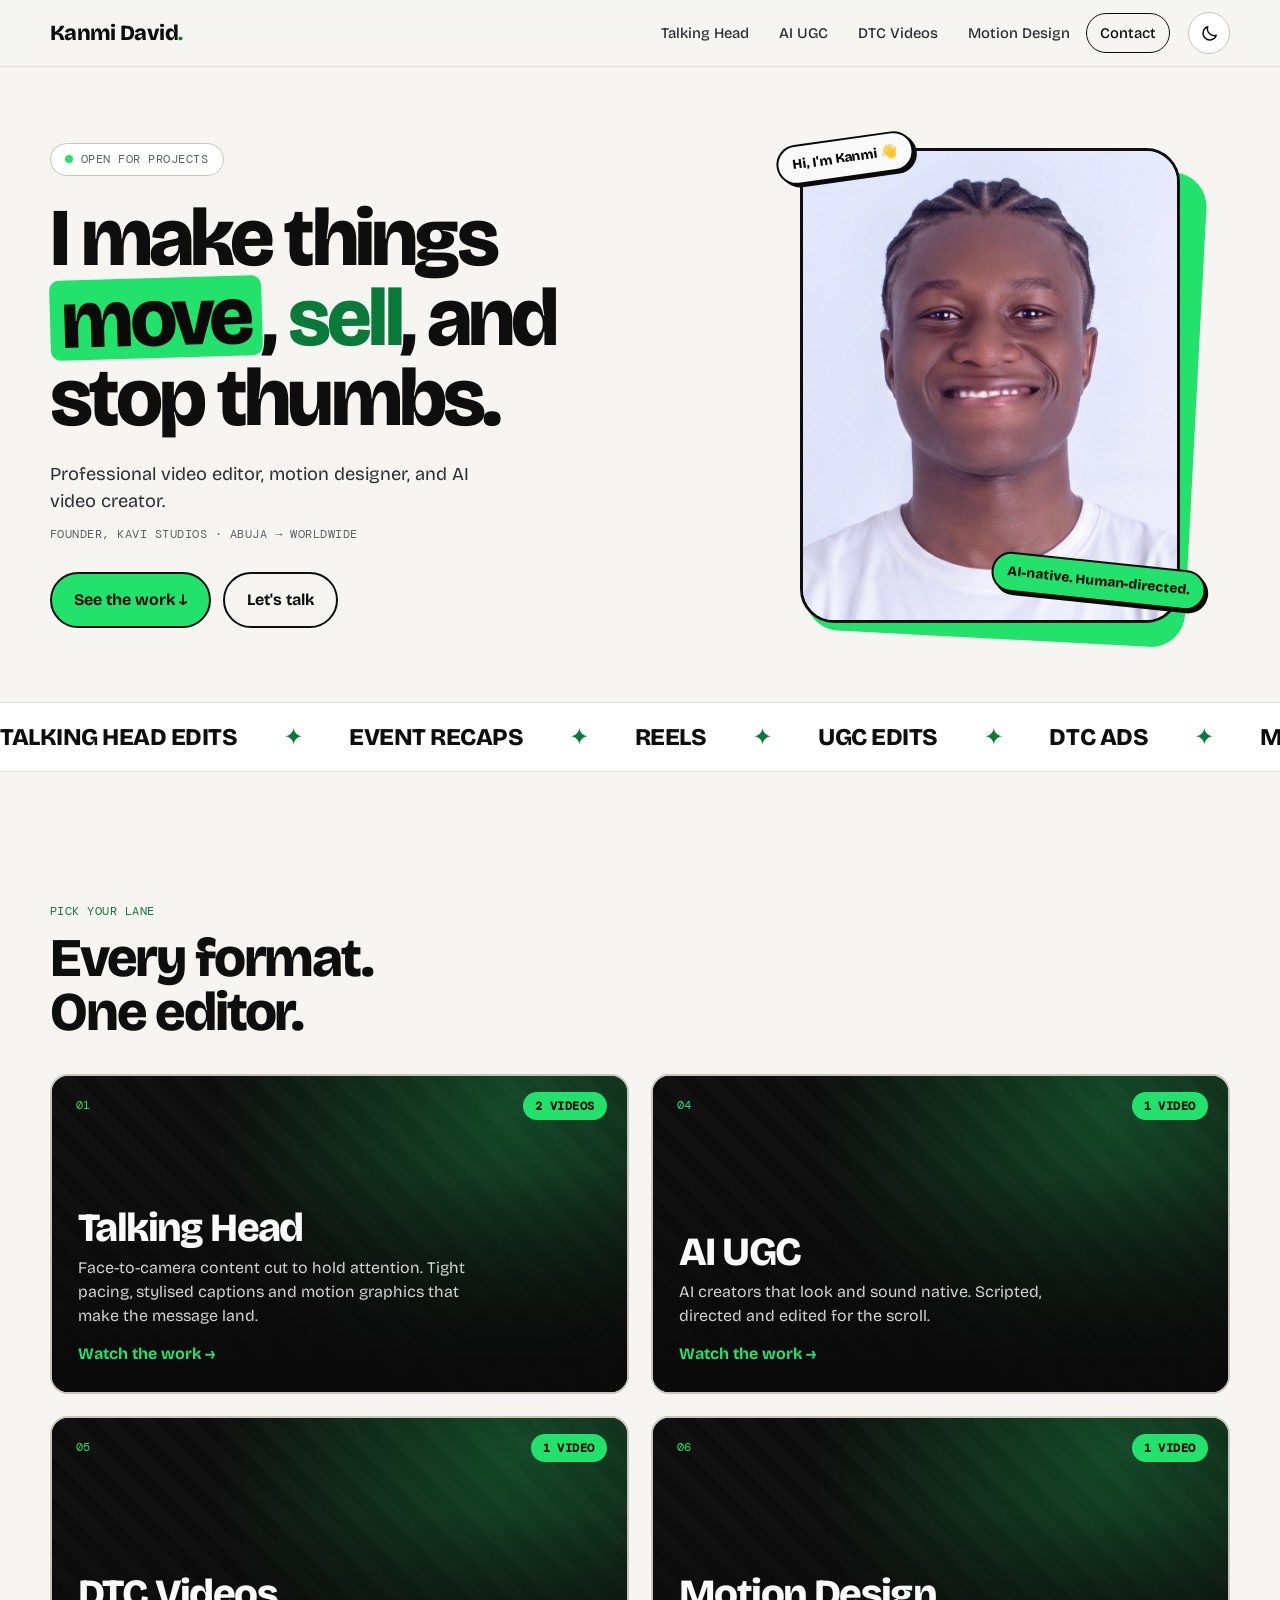
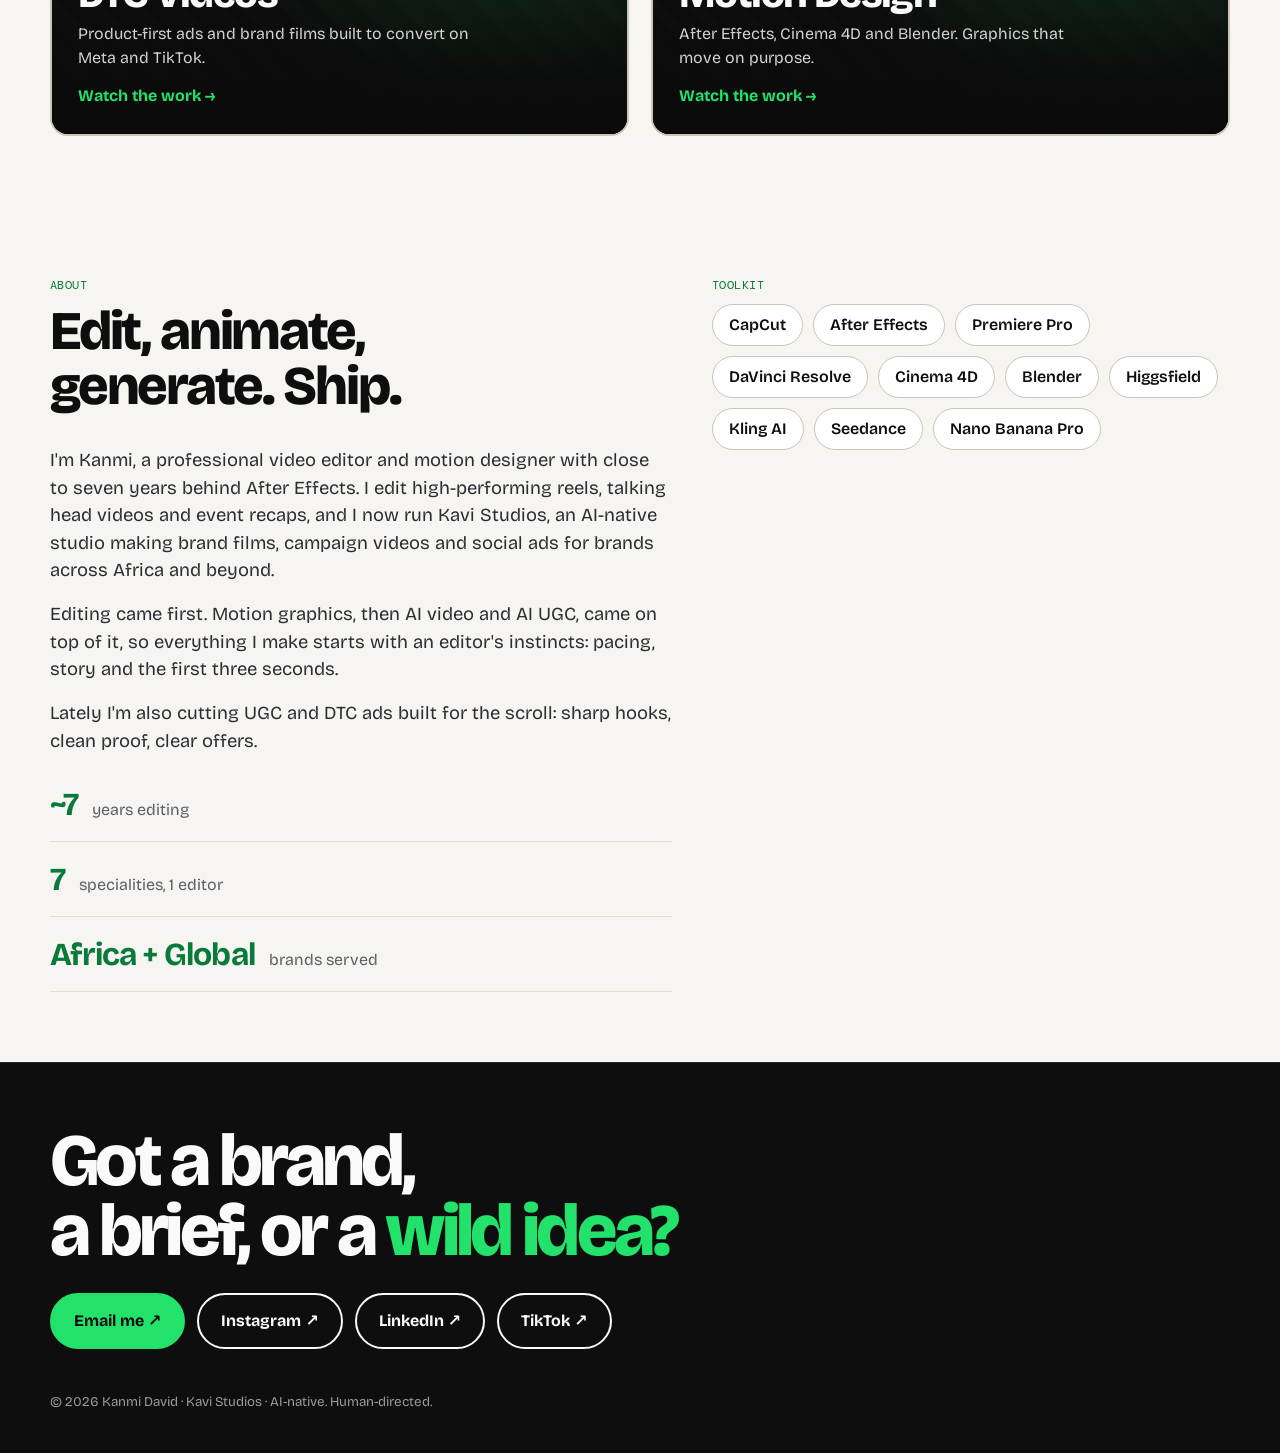
==== commit 04dcdc01: "missing nav fix 1 readme.txt" ====
--- a/index.html
+++ b/index.html
@@ -44,7 +44,7 @@
   <section id="work">
     <div class="wrap">
       <div class="eyebrow mono">Pick your lane</div>
-      <h2 class="big">Six ways I work.<br>One editor.</h2>
+      <h2 class="big">Every format.<br>One editor.</h2>
       <div class="tiles" id="tiles"></div>
     </div>
   </section>
--- a/style.css
+++ b/style.css
@@ -167,6 +167,7 @@
 .thumb video,.thumb img{width:100%;height:100%;object-fit:cover}
 .thumb .play{position:absolute;inset:auto 14px 14px auto;width:46px;height:46px;border-radius:50%;background:var(--lime);color:var(--on-lime);display:grid;place-items:center;font-size:1rem;transition:.2s;z-index:2}
 .card:hover .play{transform:scale(1.15)}
+[hidden]{display:none!important}
 .ph{position:absolute;inset:0;display:none;place-items:center;text-align:center;padding:16px;color:#9a9a9a;background:repeating-linear-gradient(45deg,#101010 0 12px,#0b0b0b 12px 24px)}
 .thumb.missing .ph{display:grid}
 .thumb.missing video{display:none}
@@ -218,10 +219,12 @@
   .tile{min-height:280px}
   .sheet,.sheet.tall{grid-template-columns:1fr}
   .sheet.tall .player video{height:auto;max-height:62vh;width:100%}
-  .nav .wrap{grid-template-columns:1fr auto;gap:8px 12px}
+  .nav{position:static}
+  .nav .wrap{grid-template-columns:1fr auto;gap:10px 12px}
   .nav .logo{grid-column:1;grid-row:1}
   .nav .theme-toggle{grid-column:2;grid-row:1}
-  .nav ul{grid-column:1 / -1;grid-row:2;justify-content:flex-start}
+  .nav ul{grid-column:1 / -1;grid-row:2;justify-content:flex-start;flex-wrap:wrap;overflow:visible;gap:6px}
+  .nav li a{padding:7px 12px;font-size:.88rem;border-color:var(--line)}
   section{padding:54px 0}
 }
 @media(prefers-reduced-motion:reduce){
